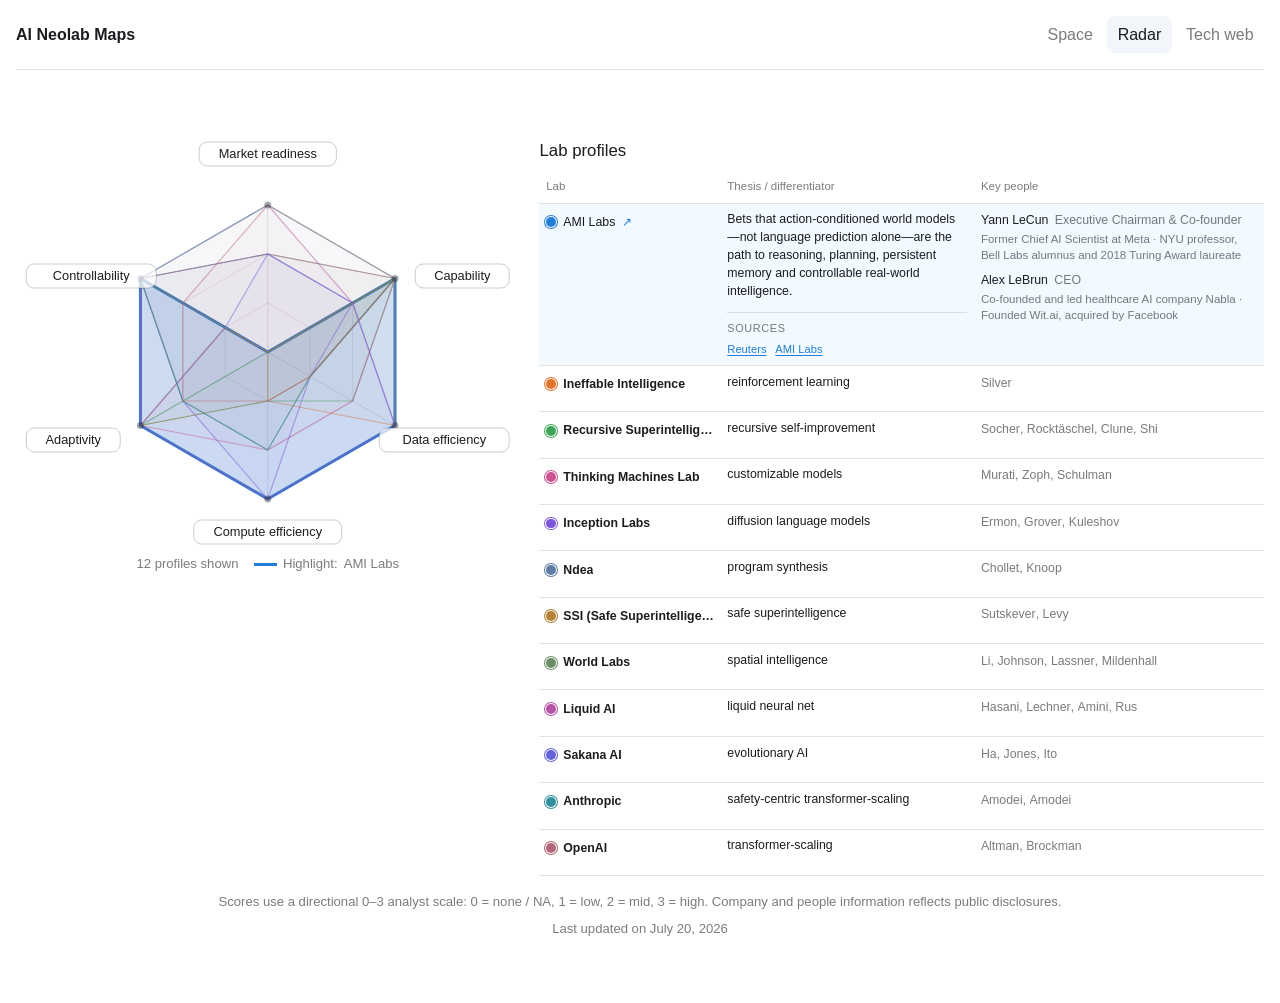
==== outputs/radar-profiles.html @ 3af47460 "v0" ====
<!doctype html>
<html lang="en">
<head>
  <meta charset="utf-8">
  <meta name="viewport" content="width=device-width, initial-scale=1">
    <meta name="description" content="Six-axis radar profiles for AI neolabs.">
  <title>Neolab Radar Profiles</title>
  <link rel="stylesheet" href="site.css">
</head>
<body data-page="radar">
  <header class="site-header">
    <a class="brand" href="index.html" data-view-link data-target="index.html">AI Neolab Maps</a>
    <nav class="view-nav" aria-label="Views">
      <a href="space.html" data-view-link data-target="space.html">Space</a>
      <a class="is-current" href="radar-profiles.html" data-view-link data-target="radar-profiles.html">Radar</a>
      <a href="tech-web.html" data-view-link data-target="tech-web.html">Tech web</a>
    </nav>
  </header>
  <main class="view-main radar-main">
    <div class="radar-workspace">
      <section class="radar-chart-column" aria-label="Radar comparison">
        <div class="radar-plot"><svg id="radar-svg" class="radar-svg" role="img"></svg></div>
        <div class="legend radar-legend"><span id="radar-cohort-label" class="muted"></span><span><i id="radar-selected-swatch" class="legend-line solid-line"></i><span>Highlight: <span id="radar-selected-label"></span></span></span></div>
      </section>
      <section class="radar-table-wrap" aria-labelledby="radar-table-title">
        <h2 id="radar-table-title">Lab profiles</h2>
        <table class="radar-table">
          <thead><tr><th scope="col">Lab</th><th scope="col">Thesis / differentiator</th><th scope="col">Key people</th></tr></thead>
          <tbody id="radar-lab-table-body"></tbody>
        </table>
      </section>
    </div>
    <p class="source-note">Scores use a directional 0–3 analyst scale: 0 = none / NA, 1 = low, 2 = mid, 3 = high. Company and people information reflects public disclosures.</p>
    <p class="source-note last-updated" data-last-updated></p>
  </main>
  <script src="neolabs-data.js"></script>
  <script src="app.js"></script>
</body>
</html>
---- outputs/site.css ----
:root {
  --page-width: 1240px;
  --page-gutter: 1rem;
  --page-gutter-total: calc(var(--page-gutter) + var(--page-gutter));
  --page-pad-y: clamp(2rem, 5vw, 4rem);
  color-scheme: light dark;
  --background: light-dark(rgb(255 255 255), rgb(24 24 24));
  --foreground: light-dark(rgb(26 28 31), rgb(255 255 255));
  --surface: light-dark(rgb(248 250 252), rgb(35 35 35));
  --surface-strong: light-dark(rgb(242 246 250), rgb(43 43 43));
  --muted: light-dark(rgb(26 28 31 / 58%), rgb(255 255 255 / 62%));
  --border: light-dark(rgb(26 28 31 / 12%), rgb(255 255 255 / 13%));
  --primary: light-dark(rgb(36 126 214), rgb(131 195 255));
  --primary-foreground: light-dark(rgb(255 255 255), rgb(13 13 13));
  --series-1: var(--primary);
  --series-2: light-dark(rgb(226 116 43), rgb(245 154 86));
  --series-3: light-dark(rgb(63 164 87), rgb(116 213 139));
  --series-4: light-dark(rgb(205 83 145), rgb(240 143 192));
  --series-5: light-dark(rgb(125 87 218), rgb(170 145 239));
  --accent-1: light-dark(rgb(225 240 255), rgb(26 58 88));
  --accent-2: light-dark(rgb(255 238 222), rgb(78 53 32));
  --accent-3: light-dark(rgb(237 230 255), rgb(55 43 83));
  --font: -apple-system, BlinkMacSystemFont, "Segoe UI", sans-serif;
  --shadow: 0 14px 34px light-dark(rgb(30 60 90 / 8%), rgb(0 0 0 / 24%));
}

* { box-sizing: border-box; }
html, body { margin: 0; min-height: 100%; }
body {
  background: var(--background);
  color: var(--foreground);
  font-family: var(--font);
  font-size: 16px;
  line-height: 1.5;
}
a { color: inherit; }
button, select { font: inherit; }
button, a, select { -webkit-tap-highlight-color: transparent; }
h1, h2, p { margin-top: 0; }
h1 {
  margin-bottom: .8rem;
  font-size: clamp(2rem, 4vw, 3.2rem);
  font-weight: 500;
  letter-spacing: -.04em;
  line-height: 1.04;
}
h2 { font-weight: 500; }
.muted, .source-note { color: var(--muted); }
.eyebrow {
  color: var(--primary);
  font-size: .82rem;
  font-weight: 600;
  letter-spacing: .08em;
  text-transform: uppercase;
}
.intro {
  max-width: 760px;
  margin-bottom: 0;
  color: var(--muted);
  font-size: clamp(1rem, 2vw, 1.15rem);
}

/* Landing page */
.index-main {
  width: min(var(--page-width), calc(100% - var(--page-gutter-total)));
  margin: 0 auto;
  padding: var(--page-pad-y) 0;
}
.index-main > h1 { max-width: 820px; margin-top: .65rem; }
.field-label {
  display: grid;
  gap: .4rem;
  min-width: 0;
  font-weight: 500;
}
.form-select {
  width: 100%;
  min-height: 2.7rem;
  padding: .58rem .7rem;
  border: 1px solid var(--border);
  border-radius: 10px;
  background: var(--background);
  color: var(--foreground);
}
.form-select:focus-visible, .button:focus-visible, .map-card:focus-visible, .view-nav a:focus-visible, .brand:focus-visible {
  outline: 3px solid color-mix(in srgb, var(--primary) 42%, transparent);
  outline-offset: 2px;
}
.map-cards {
  display: grid;
  grid-template-columns: repeat(3, minmax(0, 1fr));
  gap: 1rem;
  margin-top: 1rem;
}
.map-card {
  display: flex;
  min-height: 250px;
  flex-direction: column;
  justify-content: space-between;
  gap: 1.2rem;
  padding: 1.25rem;
  border: 1px solid var(--border);
  border-radius: 18px;
  background: var(--surface);
  text-decoration: none;
  transition: transform 160ms ease, border-color 160ms ease, box-shadow 160ms ease;
}
.map-card:hover {
  transform: translateY(-3px);
  border-color: var(--primary);
  box-shadow: var(--shadow);
}
.map-card > span:nth-child(2) { display: grid; gap: .45rem; }
.map-card strong { font-size: 1.25rem; font-weight: 500; }
.map-card small { color: var(--muted); font-size: .92rem; }
.map-icon {
  display: grid;
  width: 2.8rem;
  height: 2.8rem;
  place-items: center;
  border-radius: 12px;
  color: var(--primary);
  font-size: 1.25rem;
  font-weight: 500;
}
.map-icon-one { background: var(--accent-1); }
.map-icon-two { background: var(--accent-2); }
.map-icon-three { background: var(--accent-3); }
.open-label { color: var(--primary); font-size: .9rem; font-weight: 500; }
footer { margin-top: 2.5rem; color: var(--muted); font-size: .85rem; }

/* Shared visualization pages */
.site-header {
  display: flex;
  width: min(1500px, calc(100% - var(--page-gutter-total)));
  margin: 0 auto;
  padding: 1rem 0;
  align-items: center;
  justify-content: space-between;
  gap: 1rem;
  border-bottom: 1px solid var(--border);
}
.brand { color: var(--foreground); font-weight: 600; text-decoration: none; }
.view-nav { display: flex; flex-wrap: wrap; gap: .25rem; }
.view-nav a {
  padding: .42rem .65rem;
  border-radius: 8px;
  color: var(--muted);
  text-decoration: none;
}
.view-nav a:hover, .view-nav a.is-current { background: var(--surface-strong); color: var(--foreground); }
.view-main {
  display: grid;
  width: min(1500px, calc(100% - var(--page-gutter-total)));
  margin: 0 auto;
  padding: var(--page-pad-y) 0;
  gap: 1rem;
}
.page-heading { margin-bottom: .5rem; }
.page-heading h1 { margin-top: .55rem; }
.view-controls {
  display: flex;
  flex-wrap: wrap;
  align-items: end;
  justify-content: space-between;
  gap: .8rem;
}
.view-controls .field-label { width: min(22rem, 100%); }
.centered-control { justify-content: center; }
.toggle-label {
  display: inline-flex;
  align-items: center;
  min-height: 2.7rem;
  gap: .45rem;
  color: var(--foreground);
  font-weight: 500;
}
.toggle-label input {
  width: 1rem;
  height: 1rem;
  accent-color: var(--primary);
}
.toggle-label input:focus-visible {
  outline: 3px solid color-mix(in srgb, var(--primary) 42%, transparent);
  outline-offset: 2px;
}
.button-group { display: flex; flex-wrap: wrap; gap: .4rem; }
.button {
  min-height: 2.7rem;
  padding: .55rem .8rem;
  border: 1px solid var(--border);
  border-radius: 10px;
  background: var(--surface);
  color: var(--foreground);
  cursor: pointer;
}
.button[aria-pressed="true"] { background: var(--primary); color: var(--primary-foreground); border-color: var(--primary); }
.detail-card {
  padding: 1rem;
  border: 1px solid var(--border);
  border-radius: 16px;
  background: var(--surface);
}
.detail-card p { margin: 0; }
.badge {
  display: inline-flex;
  padding: .18rem .48rem;
  border-radius: 999px;
  background: var(--surface-strong);
  font-size: .82rem;
}
.legend {
  display: flex;
  flex-wrap: wrap;
  justify-content: center;
  gap: .45rem 1rem;
  color: var(--muted);
  font-size: .82rem;
}
.legend span { display: inline-flex; align-items: center; gap: .38rem; }
.source-note { margin: 0; text-align: center; font-size: .82rem; }
.source-note + .last-updated { margin-top: -.55rem; }
.legend-line { display: inline-block; width: 1.4rem; height: 0; }
.solid-primary { border-top: 2px solid var(--primary); }
.dashed-primary { border-top: 2px dashed var(--primary); }

/* Space map */
body[data-page="space"] {
  --background: light-dark(rgb(5 8 18), rgb(2 4 11));
  --foreground: light-dark(rgb(236 244 255), rgb(240 246 255));
  --surface: light-dark(rgb(13 20 39), rgb(10 15 29));
  --surface-strong: light-dark(rgb(20 30 53), rgb(16 24 43));
  --muted: light-dark(rgb(211 225 248 / 62%), rgb(214 227 250 / 62%));
  --border: light-dark(rgb(172 204 255 / 16%), rgb(172 204 255 / 15%));
  --primary: light-dark(rgb(143 201 255), rgb(149 205 255));
  --accent-1: light-dark(rgb(28 62 99), rgb(24 52 84));
  background:
    radial-gradient(circle at 18% 18%, rgb(39 76 139 / 20%), transparent 32rem),
    radial-gradient(circle at 82% 58%, rgb(91 47 142 / 15%), transparent 35rem),
    var(--background);
}
body[data-page="space"] .site-header { border-bottom-color: rgb(179 211 255 / 12%); }
body[data-page="space"] .view-nav a:hover,
body[data-page="space"] .view-nav a.is-current { background: rgb(179 211 255 / 9%); }
.architecture-main { width: min(1500px, calc(100% - var(--page-gutter-total))); padding-top: clamp(.5rem, 1.5vw, 1.25rem); gap: .45rem; }
.architecture-stage {
  position: relative;
  min-width: 0;
  overflow: hidden;
  padding-top: .6rem;
  padding-bottom: 2.8rem;
  background: radial-gradient(circle at 50% 48%, rgb(82 126 194 / 10%), transparent 42%);
}
.architecture-stage::after { position: absolute; inset: 0; z-index: 2; background: radial-gradient(ellipse at center, transparent 48%, rgb(2 4 11 / 72%) 100%); content: ""; pointer-events: none; }
.architecture-svg, .radar-svg, .web-svg { display: block; width: 100%; color: var(--foreground); }
.axis-hover-tooltip {
  position: fixed;
  z-index: 30;
  max-width: min(19rem, calc(100vw - 2rem));
  padding: .48rem .58rem;
  border: 1px solid color-mix(in srgb, var(--foreground) 18%, transparent);
  border-radius: 8px;
  background: color-mix(in srgb, var(--background) 92%, transparent);
  color: var(--foreground);
  box-shadow: 0 12px 34px rgb(0 0 0 / 28%);
  font-size: .75rem;
  line-height: 1.35;
  opacity: 0;
  pointer-events: none;
  transform: translateY(3px);
  transition: opacity 120ms ease, transform 120ms ease;
}
.axis-hover-tooltip.is-visible { opacity: 1; transform: translateY(0); }
.architecture-svg { position: relative; z-index: 1; }
.architecture-svg .axis-endpoints { opacity: 0; transition: opacity 300ms ease 80ms; }
.architecture-svg .axis-endpoints.is-visible { opacity: 1; }
.architecture-svg .axis-select-foreign { overflow: visible; }
.architecture-svg .axis-select-control {
  display: block;
  width: 100%;
  height: 100%;
}
.architecture-svg .axis-select {
  width: 100%;
  height: 2.05rem;
  padding: .28rem 1.65rem .28rem .55rem;
  border: 1px solid rgb(179 211 255 / 16%);
  border-radius: 8px;
  background: rgb(9 15 29 / 78%);
  color: var(--foreground);
  font: 500 .72rem/1.2 var(--font);
  letter-spacing: .06em;
  text-transform: uppercase;
  backdrop-filter: blur(12px);
}
.architecture-svg .axis-endpoint { fill: var(--muted); font-size: .66rem; font-weight: 500; letter-spacing: .06em; text-transform: uppercase; }
.architecture-svg .axis-ramp { fill: var(--foreground); opacity: .38; }
.architecture-svg .background-stars { pointer-events: none; }
.architecture-svg .background-star { fill: rgb(219 235 255); }
.architecture-svg .cluster-orbits { pointer-events: none; }
.architecture-svg .cluster-orbit-ring,
.architecture-svg .cluster-orbit-sweep { fill: none; vector-effect: non-scaling-stroke; }
.architecture-svg .cluster-orbit-ring { stroke: var(--foreground); stroke-width: 1; stroke-dasharray: 2 8; stroke-linecap: round; opacity: .13; }
.architecture-svg .cluster-orbit-sweep { stroke: var(--primary); stroke-width: 1.2; stroke-dasharray: 1 18; stroke-linecap: round; opacity: .2; animation: cluster-orbit-dash 16s linear infinite; }
.architecture-svg .cluster-orbit.is-frozen .cluster-orbit-sweep { animation-play-state: paused; }
.architecture-svg .star-point { cursor: pointer; }
.architecture-svg .star-halo { fill: var(--star-color); opacity: .13; filter: url(#star-gas); transition: opacity 250ms ease; }
.architecture-svg .star-core { fill: var(--star-color); stroke: rgb(255 255 255 / 76%); stroke-width: .8; filter: url(#star-glow); transition: opacity 250ms ease; vector-effect: non-scaling-stroke; }
.architecture-svg .star-selection-ring { fill: none; stroke: var(--star-color); stroke-width: 1.5; opacity: 0; transition: opacity 250ms ease; vector-effect: non-scaling-stroke; }
.architecture-svg .star-label { fill: var(--foreground); font-size: .76rem; font-weight: 500; opacity: 0; paint-order: stroke; pointer-events: none; stroke: rgb(2 4 11 / 82%); stroke-width: 4px; transition: opacity 180ms ease; }
.architecture-svg .star-point:hover .star-label,
.architecture-svg .star-point.is-selected .star-label { opacity: 1; }
.architecture-svg .star-point:hover .star-halo,
.architecture-svg .star-point.is-selected .star-halo { opacity: .42; }
.architecture-svg .star-point.is-selected .star-selection-ring { opacity: .9; }
.architecture-svg .confidence-3 .star-core { opacity: 1; }
.architecture-svg .confidence-2 .star-core { opacity: .76; filter: url(#star-glow); }
.architecture-svg .confidence-2 .star-halo { opacity: .2; }
.architecture-svg .confidence-1 .star-core { opacity: .46; filter: url(#star-gas); }
.architecture-svg .confidence-1 .star-halo { opacity: .31; }
.architecture-stage .star-drift { animation: none; transform: translate(0); }
@keyframes star-drift { from { transform: translate(0, 0); } to { transform: translate(var(--drift-x), var(--drift-y)); } }
@keyframes cluster-orbit-dash { to { stroke-dashoffset: -152; } }
.star-detail {
  position: absolute;
  z-index: 5;
  width: min(21rem, calc(100% - 1.5rem));
  padding: 1rem;
  border: 1px solid rgb(179 211 255 / 13%);
  border-radius: 15px;
  background: rgb(8 14 27 / 58%);
  color: var(--foreground);
  box-shadow: 0 18px 58px rgb(0 0 0 / 28%);
  backdrop-filter: blur(18px) saturate(125%);
}
.star-detail h2 { margin: .15rem 2rem .45rem 0; font-size: 1.3rem; }
.star-detail p { margin-bottom: .85rem; color: rgb(239 245 255 / 82%); font-size: .86rem; line-height: 1.5; }
.star-detail-kicker { color: var(--primary); font-size: .7rem; font-weight: 500; letter-spacing: .08em; text-transform: uppercase; }
.star-detail-close { position: absolute; top: .6rem; right: .65rem; width: 1.8rem; height: 1.8rem; border: 0; background: transparent; color: var(--muted); cursor: pointer; font-size: 1.25rem; }
.star-metrics { display: grid; grid-template-columns: repeat(3, minmax(0, 1fr)); gap: .45rem; margin-bottom: .85rem; }
.star-metric { display: grid; gap: .06rem; min-width: 0; }
.star-metric span { overflow: hidden; color: var(--muted); font-size: .68rem; text-overflow: ellipsis; white-space: nowrap; }
.star-metric strong { font-size: .84rem; font-weight: 500; }
.funding-timeline { margin: .1rem 0 .85rem; border-top: 1px solid var(--border); }
.funding-heading { display: block; padding: .55rem 0 .28rem; color: var(--muted); font-size: .68rem; font-weight: 500; letter-spacing: .06em; text-transform: uppercase; }
.funding-list { display: grid; gap: .22rem; }
.funding-event { display: grid; grid-template-columns: 2.2rem minmax(0, 1fr) auto; gap: .18rem .4rem; align-items: baseline; font-size: .7rem; }
.funding-date, .funding-round, .funding-valuation { color: var(--muted); }
.funding-round { overflow: hidden; text-overflow: ellipsis; white-space: nowrap; }
.funding-event strong { font-size: .72rem; font-weight: 500; }
.funding-valuation { grid-column: 2 / -1; font-size: .66rem; }
.star-detail-link { color: var(--primary); font-size: .82rem; font-weight: 500; text-decoration: none; }
.star-detail-link:hover { text-decoration: underline; }
.citation-reveal { max-height: 0; margin-top: .7rem; overflow: hidden; border-top: 1px solid var(--border); opacity: 0; pointer-events: none; transform: translateY(-4px); transition: max-height 180ms ease, opacity 180ms ease, transform 180ms ease; }
.star-detail:hover .citation-reveal, .star-detail:focus-within .citation-reveal { max-height: 8rem; opacity: 1; pointer-events: auto; transform: translateY(0); }
.citation-heading { display: block; padding-top: .55rem; color: var(--muted); font-size: .68rem; font-weight: 500; letter-spacing: .06em; text-transform: uppercase; }
.citation-list { display: flex; flex-wrap: wrap; gap: .2rem .55rem; padding-top: .3rem; }
.citation-list a, .citation-list span { color: var(--muted); font-size: .7rem; line-height: 1.35; }
.citation-list a { color: var(--primary); text-decoration: underline; text-underline-offset: 2px; }
.star-legend { position: absolute; right: 1rem; bottom: .55rem; left: 1rem; z-index: 3; display: flex; flex-wrap: wrap; justify-content: center; gap: .45rem 1rem; color: var(--muted); font-size: .76rem; }
.star-legend span { display: inline-flex; align-items: center; gap: .38rem; }
.star-key { display: inline-block; width: .65rem; height: .65rem; border-radius: 50%; }
.star-key-core { background: rgb(225 242 255); box-shadow: 0 0 7px var(--primary); }
.star-key-halo { border: 1px solid rgb(149 205 255 / 48%); background: rgb(149 205 255 / 12%); box-shadow: 0 0 8px 3px rgb(149 205 255 / 15%); }
.star-key-gas { background: rgb(149 205 255 / 42%); box-shadow: 0 0 8px 4px rgb(149 205 255 / 24%); }
.star-age-scale { display: inline-block; width: 2.2rem; height: .42rem; border-radius: 999px; background: linear-gradient(90deg, rgb(151 207 255), rgb(246 235 198), rgb(255 157 82)); }
@media (max-width: 700px) {
  .architecture-stage { padding-top: .6rem; padding-bottom: 5.2rem; }
  .star-legend { right: .5rem; bottom: .65rem; left: .5rem; gap: .3rem .7rem; }
  .architecture-svg .axis-select { padding-inline: .42rem 1.35rem; font-size: .66rem; }
  .star-detail { padding: .9rem; }
}

/* Radar */
.radar-workspace { display: grid; grid-template-columns: minmax(340px, .82fr) minmax(560px, 1.18fr); gap: 1.25rem; align-items: start; }
.radar-chart-column { min-width: 0; }
.radar-plot { width: 100%; min-width: 0; }
.radar-svg .radar-ring, .radar-svg .radar-spoke { fill: none; stroke: var(--border); stroke-width: 1; vector-effect: non-scaling-stroke; }
.radar-svg .radar-ring { opacity: .75; }
.radar-svg .radar-axis-label { cursor: pointer; }
.radar-svg .radar-axis-label-bg { fill: color-mix(in srgb, var(--background) 72%, transparent); stroke: color-mix(in srgb, var(--foreground) 22%, transparent); stroke-width: 1; transition: fill 160ms ease, stroke 160ms ease; vector-effect: non-scaling-stroke; }
.radar-svg .radar-axis-label-text, .radar-svg .radar-value { fill: var(--foreground); font-weight: 500; }
.radar-svg .radar-axis-label:hover .radar-axis-label-bg { fill: color-mix(in srgb, var(--background) 88%, transparent); stroke: color-mix(in srgb, var(--primary) 58%, transparent); }
.radar-svg text { font-size: .8rem; }
.radar-svg .radar-axis-vertex { cursor: pointer; }
.radar-svg .radar-axis-vertex-hit { fill: transparent; pointer-events: all; }
.radar-svg .radar-axis-vertex-dot { fill: var(--foreground); opacity: .38; transition: fill 160ms ease, opacity 160ms ease, r 160ms ease; }
.radar-svg .radar-axis-vertex:hover .radar-axis-vertex-dot { fill: var(--primary); opacity: .9; r: 5; }
.radar-svg .radar-lab-profile { fill: color-mix(in srgb, var(--radar-color) 6%, transparent); stroke: var(--radar-color); stroke-width: 1.2; stroke-linejoin: round; opacity: .48; vector-effect: non-scaling-stroke; cursor: pointer; transition: opacity 160ms ease, stroke-width 160ms ease, fill 160ms ease; }
.radar-svg .radar-lab-profile:hover { opacity: .62; }
.radar-svg .radar-lab-profile.is-selected { fill: color-mix(in srgb, var(--radar-color) 20%, transparent); stroke: var(--radar-color); stroke-width: 3; opacity: 1; }
.radar-svg .radar-profile-vertex { fill: transparent; cursor: pointer; pointer-events: all; }
.radar-svg .radar-profile-vertex:hover { fill: color-mix(in srgb, var(--primary) 30%, transparent); }
.radar-svg .radar-rank-heading { fill: var(--foreground); font-weight: 500; }
.radar-svg .radar-rank-subheading, .radar-svg .radar-rank-score { fill: var(--muted); }
.radar-svg .radar-rank-back { cursor: pointer; }
.radar-svg .radar-rank-back-bg { fill: color-mix(in srgb, var(--background) 72%, transparent); stroke: color-mix(in srgb, var(--foreground) 18%, transparent); stroke-width: 1; transition: fill 160ms ease, stroke 160ms ease; vector-effect: non-scaling-stroke; }
.radar-svg .radar-rank-back:hover .radar-rank-back-bg { fill: color-mix(in srgb, var(--background) 88%, transparent); stroke: color-mix(in srgb, var(--primary) 58%, transparent); }
.radar-svg .radar-rank-back-text, .radar-svg .radar-rank-label { fill: var(--foreground); font-weight: 500; }
.radar-svg .radar-rank-table-bg { fill: color-mix(in srgb, var(--background) 72%, transparent); stroke: var(--border); stroke-width: 1; vector-effect: non-scaling-stroke; }
.radar-svg .radar-rank-selected-column { fill: color-mix(in srgb, var(--primary) 14%, transparent); }
.radar-svg .radar-rank-grid-line { stroke: var(--border); stroke-width: 1; opacity: .8; vector-effect: non-scaling-stroke; }
.radar-svg .radar-rank-column-header, .radar-svg .radar-rank-cell, .radar-svg .radar-rank-row { cursor: pointer; }
.radar-svg .radar-rank-header-hit, .radar-svg .radar-rank-cell-hit { fill: transparent; pointer-events: all; }
.radar-svg .radar-rank-header-text, .radar-svg .radar-rank-cell-text { fill: var(--foreground); font-weight: 500; }
.radar-svg .radar-rank-column-header.is-selected-axis .radar-rank-header-text,
.radar-svg .radar-rank-cell.is-selected-axis .radar-rank-cell-text { fill: var(--primary); }
.radar-svg .radar-rank-row-bg { fill: transparent; transition: fill 140ms ease; }
.radar-svg .radar-rank-row:hover .radar-rank-row-bg,
.radar-svg .radar-rank-row.is-selected .radar-rank-row-bg { fill: color-mix(in srgb, var(--radar-color) 15%, transparent); }
.radar-svg .radar-rank-row-swatch { fill: var(--radar-color); stroke: var(--background); stroke-width: 1; vector-effect: non-scaling-stroke; }
.radar-legend { justify-content: center; }
.solid-line { border-top: 3px solid var(--radar-color, var(--series-1)); }
.centered-detail { text-align: center; }
.radar-table-wrap { min-width: 0; margin-top: .2rem; }
.radar-table-wrap h2 { margin-bottom: .45rem; font-size: 1.05rem; }
.radar-table { width: 100%; table-layout: fixed; border-collapse: collapse; font-size: .77rem; }
.radar-table th, .radar-table td { padding: .48rem .42rem; border-bottom: 1px solid var(--border); text-align: left; vertical-align: top; }
.radar-table thead th { color: var(--muted); font-weight: 500; font-size: .72rem; }
.radar-table thead th:nth-child(1) { width: 25%; }
.radar-table thead th:nth-child(2) { width: 35%; }
.radar-table thead th:nth-child(3) { width: 40%; }
.radar-table tbody tr { cursor: pointer; transition: background-color 140ms ease; }
.radar-table tbody tr.is-selected { background: color-mix(in srgb, var(--accent-1) 42%, transparent); }
.radar-lab-button, .radar-name-website { align-items: center; gap: .45rem; max-width: 100%; padding: .1rem 0; color: var(--foreground); text-align: left; }
.radar-lab-button { display: inline-flex; border: 0; background: transparent; cursor: pointer; }
.radar-name-website { display: none; text-decoration: none; }
.radar-lab-button span, .radar-name-website-text { overflow: hidden; text-overflow: ellipsis; white-space: nowrap; }
.radar-lab-button:hover, .radar-name-website:hover { color: var(--primary); }
.radar-lab-button[aria-pressed="true"] { font-weight: 500; }
.radar-table tbody tr.is-selected .radar-lab-button { display: none; }
.radar-table tbody tr.is-selected .radar-name-website { display: inline-flex; font-weight: 500; }
.radar-name-website-arrow { flex: 0 0 auto; color: var(--primary); font-weight: 500; }
.radar-swatch { width: .62rem; height: .62rem; flex: 0 0 auto; border-radius: 50%; background: var(--radar-color); box-shadow: 0 0 0 1px var(--background), 0 0 0 2px var(--radar-color); }
.radar-note { line-height: 1.45; }
.radar-keywords-text { min-width: 0; }
.radar-note-text { min-width: 0; }
.radar-people { display: grid; gap: .45rem; margin: 0; padding: 0; list-style: none; }
.radar-person-heading { display: flex; align-items: baseline; gap: .4rem; flex-wrap: wrap; }
.radar-person-heading strong { font-weight: 500; }
.radar-person-last { display: none; }
.radar-person-heading span, .radar-people small { color: var(--muted); }
.radar-people small { display: block; margin-top: .1rem; font-size: .72rem; line-height: 1.4; }
.radar-table tbody tr.is-selected .radar-keywords-text { display: none; }
.radar-table tbody tr:not(.is-selected) .radar-note-text { display: none; }
.radar-table tbody tr:not(.is-selected) .radar-keywords-text { overflow: hidden; text-overflow: ellipsis; white-space: nowrap; }
.radar-table tbody tr.is-selected .citation-reveal { max-height: 7rem; opacity: 1; pointer-events: auto; transform: translateY(0); }
.radar-table tbody tr:not(.is-selected) .radar-people { display: flex; gap: .22rem; overflow: hidden; white-space: nowrap; }
.radar-table tbody tr:not(.is-selected) .radar-people li { display: inline; min-width: 0; max-width: 100%; overflow: hidden; }
.radar-table tbody tr:not(.is-selected) .radar-people li:not(:last-child)::after { content: ","; color: var(--muted); }
.radar-table tbody tr:not(.is-selected) .radar-person-heading { display: inline; }
.radar-table tbody tr:not(.is-selected) .radar-person-full,
.radar-table tbody tr:not(.is-selected) .radar-person-role,
.radar-table tbody tr:not(.is-selected) .radar-people small { display: none; }
.radar-table tbody tr:not(.is-selected) .radar-person-last { display: inline-block; max-width: 100%; overflow: hidden; text-overflow: ellipsis; vertical-align: bottom; white-space: nowrap; }
@media (max-width: 1040px) {
  .radar-workspace { grid-template-columns: 1fr; }
  .radar-chart-column { max-width: 720px; margin-inline: auto; }
}
@media (max-width: 700px) {
  .radar-table thead { display: none; }
  .radar-table, .radar-table tbody, .radar-table tr, .radar-table th, .radar-table td { display: block; width: 100%; }
  .radar-table tr { padding: .7rem 0; border-bottom: 1px solid var(--border); }
  .radar-table th, .radar-table td { padding: .32rem .35rem; border-bottom: 0; }
  .radar-table td::before { display: block; margin-bottom: .15rem; color: var(--muted); font-size: .72rem; font-weight: 500; content: attr(data-label); }
  .radar-table tbody tr.is-selected { background: color-mix(in srgb, var(--accent-1) 30%, transparent); }
}

/* Technology web */
.tech-web-layout { display: grid; grid-template-columns: minmax(0, 3.2fr) minmax(15rem, .72fr); gap: 1.15rem; align-items: start; }
.web-plot { width: 100%; min-width: 0; }
.web-detail { position: sticky; top: 1rem; }
.web-detail h2 { margin: 0 0 .8rem; font-size: 1.2rem; }
.web-detail-section { padding: .65rem 0; border-top: 1px solid var(--border); line-height: 1.45; }
.web-detail-section strong { display: block; margin-bottom: .2rem; color: var(--muted); font-size: .78rem; font-weight: 500; text-transform: uppercase; letter-spacing: .04em; }
.web-detail-citations { margin-top: .65rem; }
.web-detail .citation-reveal { max-height: 9rem; opacity: 1; pointer-events: auto; transform: translateY(0); }
.web-detail-link { border: 0; padding: 0; background: transparent; color: var(--primary); cursor: pointer; font: inherit; text-decoration: underline; text-underline-offset: 2px; }
.web-detail-link:hover { color: var(--foreground); }
.web-detail-empty { color: var(--muted); }
.web-svg .web-edge { fill: none; stroke: var(--muted); stroke-width: .2; opacity: .045; vector-effect: non-scaling-stroke; transition: opacity 150ms ease, stroke 150ms ease, stroke-width 150ms ease; }
.web-svg .web-edge.feedback { stroke-dasharray: 5 5; }
.web-svg .web-edge.is-active { stroke: var(--primary); stroke-width: .5; opacity: .78; }
.web-svg .web-node { cursor: pointer; opacity: .42; transition: opacity 150ms ease; }
.web-svg .web-node.is-active { opacity: .94; }
.web-svg .web-node.is-focus { opacity: 1; }
.web-svg .web-node-rect { fill: color-mix(in srgb, var(--node-color) 9%, var(--background)); stroke: color-mix(in srgb, var(--node-color) 32%, var(--border)); stroke-width: 1; vector-effect: non-scaling-stroke; transition: fill 150ms ease, stroke 150ms ease, stroke-width 150ms ease; }
.web-svg .web-node.is-active .web-node-rect { fill: color-mix(in srgb, var(--node-color) 15%, var(--background)); stroke: color-mix(in srgb, var(--node-color) 58%, var(--border)); }
.web-svg .web-node.is-focus .web-node-rect { fill: color-mix(in srgb, var(--node-color) 22%, var(--background)); stroke: var(--primary); stroke-width: 2.5; }
.web-svg .web-node.is-compact:not(.is-active) .web-node-rect { fill: color-mix(in srgb, var(--node-color) 6%, var(--background)); }
.web-svg .web-node.is-compact:not(.is-active) .web-node-label { fill: var(--muted); font-weight: 400; }
.web-svg .web-node-label, .web-svg .web-layer-label { fill: var(--foreground); font-weight: 500; }
.web-svg .web-node-count { fill: var(--muted); opacity: 0; transition: opacity 150ms ease; }
.web-svg .web-node.is-active .web-node-count, .web-svg .web-node.is-focus .web-node-count { opacity: .8; }
.web-svg .web-layer-rule { stroke: var(--border); stroke-width: 1; opacity: .55; vector-effect: non-scaling-stroke; }
.web-svg text { font-size: .76rem; }

@media (max-width: 1040px) {
  .tech-web-layout { grid-template-columns: 1fr; }
  .web-detail { position: static; }
}

@media (max-width: 760px) {
  .map-cards { grid-template-columns: 1fr; }
  .map-card { min-height: 0; }
  .site-header { align-items: flex-start; flex-direction: column; }
  .view-controls { align-items: stretch; flex-direction: column; }
  .view-controls .field-label { width: 100%; }
}
@media (max-width: 420px) {
  .view-nav { width: 100%; }
  .view-nav a { flex: 1; text-align: center; }
}
@media (prefers-reduced-motion: reduce) {
  .map-card, .web-svg .web-node { transition: none; }
  .architecture-svg .cluster-orbit-sweep { animation: none; }
}
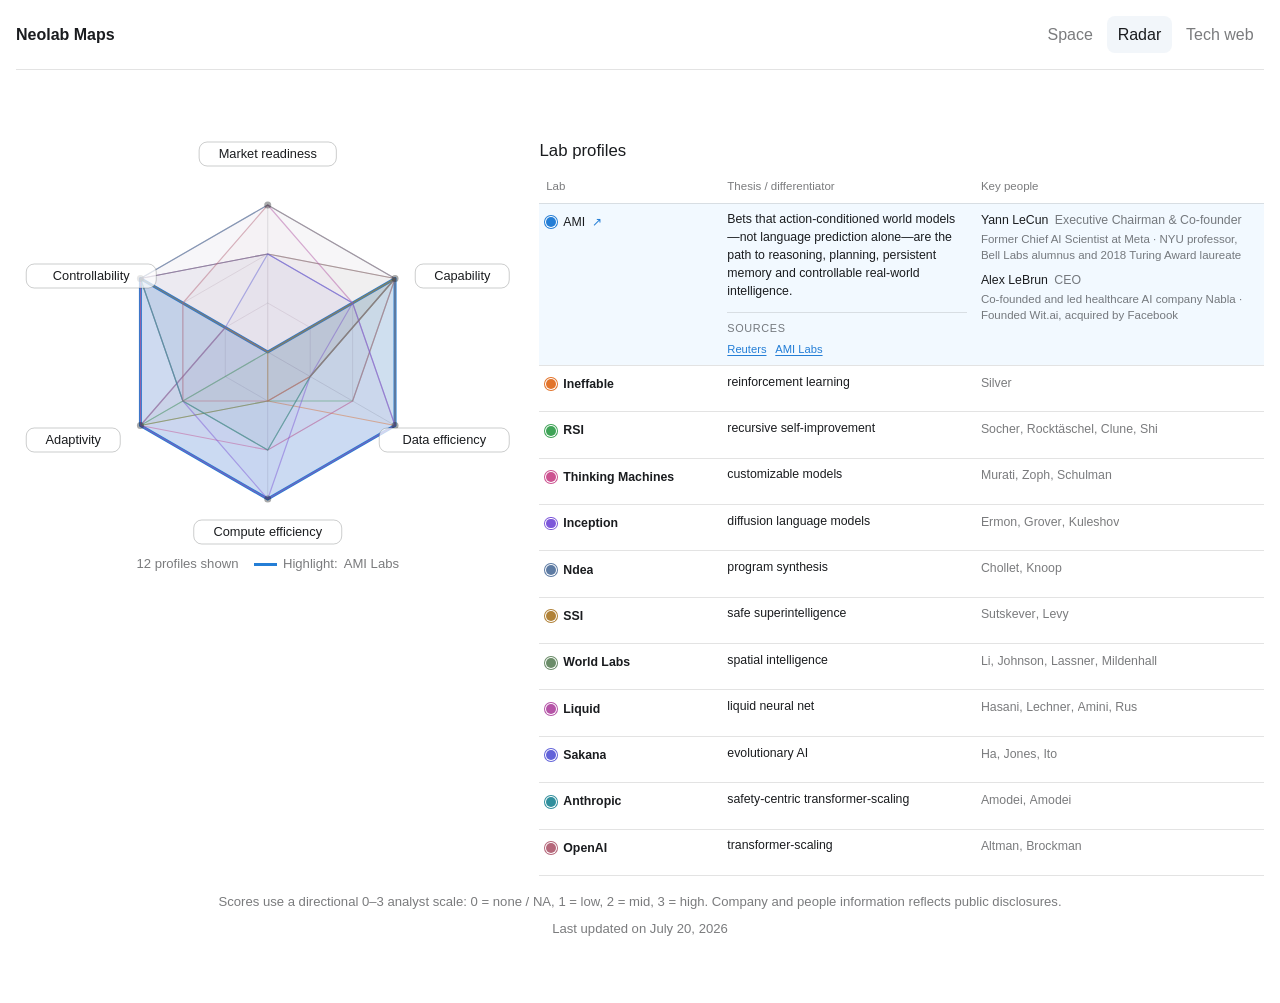
==== commit 241b372a: "*Tech Web" ====
--- a/outputs/radar-profiles.html
+++ b/outputs/radar-profiles.html
@@ -4,12 +4,12 @@
   <meta charset="utf-8">
   <meta name="viewport" content="width=device-width, initial-scale=1">
     <meta name="description" content="Six-axis radar profiles for AI neolabs.">
-  <title>Neolab Radar Profiles</title>
+  <title>Radar Profiles</title>
   <link rel="stylesheet" href="site.css">
 </head>
 <body data-page="radar">
   <header class="site-header">
-    <a class="brand" href="index.html" data-view-link data-target="index.html">AI Neolab Maps</a>
+    <a class="brand" href="index.html" data-view-link data-target="index.html">Neolab Maps</a>
     <nav class="view-nav" aria-label="Views">
       <a href="space.html" data-view-link data-target="space.html">Space</a>
       <a class="is-current" href="radar-profiles.html" data-view-link data-target="radar-profiles.html">Radar</a>
--- a/outputs/site.css
+++ b/outputs/site.css
@@ -467,40 +467,56 @@
 }
 
 /* Technology web */
-.tech-web-layout { display: grid; grid-template-columns: minmax(0, 3.2fr) minmax(15rem, .72fr); gap: 1.15rem; align-items: start; }
-.web-plot { width: 100%; min-width: 0; }
-.web-detail { position: sticky; top: 1rem; }
-.web-detail h2 { margin: 0 0 .8rem; font-size: 1.2rem; }
-.web-detail-section { padding: .65rem 0; border-top: 1px solid var(--border); line-height: 1.45; }
-.web-detail-section strong { display: block; margin-bottom: .2rem; color: var(--muted); font-size: .78rem; font-weight: 500; text-transform: uppercase; letter-spacing: .04em; }
-.web-detail-citations { margin-top: .65rem; }
-.web-detail .citation-reveal { max-height: 9rem; opacity: 1; pointer-events: auto; transform: translateY(0); }
-.web-detail-link { border: 0; padding: 0; background: transparent; color: var(--primary); cursor: pointer; font: inherit; text-decoration: underline; text-underline-offset: 2px; }
-.web-detail-link:hover { color: var(--foreground); }
-.web-detail-empty { color: var(--muted); }
-.web-svg .web-edge { fill: none; stroke: var(--muted); stroke-width: .2; opacity: .045; vector-effect: non-scaling-stroke; transition: opacity 150ms ease, stroke 150ms ease, stroke-width 150ms ease; }
-.web-svg .web-edge.feedback { stroke-dasharray: 5 5; }
-.web-svg .web-edge.is-active { stroke: var(--primary); stroke-width: .5; opacity: .78; }
-.web-svg .web-node { cursor: pointer; opacity: .42; transition: opacity 150ms ease; }
-.web-svg .web-node.is-active { opacity: .94; }
-.web-svg .web-node.is-focus { opacity: 1; }
-.web-svg .web-node-rect { fill: color-mix(in srgb, var(--node-color) 9%, var(--background)); stroke: color-mix(in srgb, var(--node-color) 32%, var(--border)); stroke-width: 1; vector-effect: non-scaling-stroke; transition: fill 150ms ease, stroke 150ms ease, stroke-width 150ms ease; }
-.web-svg .web-node.is-active .web-node-rect { fill: color-mix(in srgb, var(--node-color) 15%, var(--background)); stroke: color-mix(in srgb, var(--node-color) 58%, var(--border)); }
-.web-svg .web-node.is-focus .web-node-rect { fill: color-mix(in srgb, var(--node-color) 22%, var(--background)); stroke: var(--primary); stroke-width: 2.5; }
-.web-svg .web-node.is-compact:not(.is-active) .web-node-rect { fill: color-mix(in srgb, var(--node-color) 6%, var(--background)); }
-.web-svg .web-node.is-compact:not(.is-active) .web-node-label { fill: var(--muted); font-weight: 400; }
-.web-svg .web-node-label, .web-svg .web-layer-label { fill: var(--foreground); font-weight: 500; }
-.web-svg .web-node-count { fill: var(--muted); opacity: 0; transition: opacity 150ms ease; }
-.web-svg .web-node.is-active .web-node-count, .web-svg .web-node.is-focus .web-node-count { opacity: .8; }
-.web-svg .web-layer-rule { stroke: var(--border); stroke-width: 1; opacity: .55; vector-effect: non-scaling-stroke; }
-.web-svg text { font-size: .76rem; }
-
-@media (max-width: 1040px) {
-  .tech-web-layout { grid-template-columns: 1fr; }
-  .web-detail { position: static; }
-}
+.tech-web-main { width: min(1560px, calc(100% - var(--page-gutter-total))); padding-top: clamp(1rem, 2vw, 1.8rem); gap: 1.1rem; }
+.web-heading { max-width: 930px; margin-bottom: .2rem; }
+.web-heading h1 { margin-bottom: .55rem; font-size: clamp(2rem, 4.1vw, 3.5rem); text-transform: uppercase; }
+.web-heading h1 span { color: var(--muted); font-weight: 400; }
+.web-heading .intro { max-width: 850px; font-size: 1rem; }
+.web-legend { display: flex; flex-wrap: wrap; gap: .45rem; }
+.web-lab-chip { display: inline-flex; align-items: center; min-height: 2.2rem; gap: .45rem; padding: .42rem .68rem; border: 1px solid var(--border); border-radius: 999px; background: var(--surface); color: var(--foreground); cursor: pointer; font: inherit; font-size: .82rem; transition: background 150ms ease, border-color 150ms ease, opacity 150ms ease, transform 150ms ease; }
+.web-lab-chip:hover { border-color: var(--lab-color, var(--primary)); transform: translateY(-1px); }
+.web-lab-chip:focus-visible { outline: 3px solid color-mix(in srgb, var(--primary) 42%, transparent); outline-offset: 2px; }
+.web-lab-chip-dot { width: .55rem; height: .55rem; border-radius: 50%; background: var(--lab-color, var(--muted)); }
+.web-lab-chip.is-reset { border-style: dashed; color: var(--muted); }
+.web-lab-chip[aria-pressed="true"] { border-color: var(--lab-color, var(--primary)); background: color-mix(in srgb, var(--lab-color, var(--primary)) 18%, var(--surface)); color: var(--foreground); }
+.web-lab-chip[aria-pressed="true"] .web-lab-chip-dot { background: var(--foreground); }
+body.has-web-selection .web-lab-chip:not([aria-pressed="true"]) { opacity: .45; }
+.web-map-shell { overflow-x: auto; overflow-y: hidden; border: 1px solid var(--border); border-radius: 16px; background: color-mix(in srgb, var(--surface) 64%, transparent); -webkit-overflow-scrolling: touch; }
+.web-svg { display: block; min-width: 100%; color: var(--foreground); }
+.web-layer-number-svg, .web-layer-subheading-svg, .web-route-node-label { font-family: ui-monospace, SFMono-Regular, Menlo, Monaco, Consolas, monospace; }
+.web-layer-number-svg, .web-layer-subheading-svg { fill: var(--muted); font-size: 10px; letter-spacing: .06em; }
+.web-layer-heading-svg { fill: var(--foreground); font-size: 15px; font-weight: 500; text-transform: uppercase; }
+.web-layer-line-svg { stroke: var(--border); stroke-width: 1; vector-effect: non-scaling-stroke; }
+.web-route-edge { fill: none; stroke-linecap: round; vector-effect: non-scaling-stroke; transition: opacity 180ms ease, stroke-width 180ms ease; }
+.web-route-edge.is-base { stroke-width: 1.65; opacity: .38; }
+.web-route-edge.is-faded { stroke-width: 1.35; opacity: .05; }
+.web-route-edge.is-lit { stroke-width: 3.2; opacity: 1; }
+.web-route-node rect { fill: color-mix(in srgb, var(--surface) 92%, var(--background)); stroke: color-mix(in srgb, var(--foreground) 36%, var(--border)); stroke-width: 1.15; vector-effect: non-scaling-stroke; transition: opacity 180ms ease, stroke-width 180ms ease; }
+.web-route-node.is-unknown rect { stroke-dasharray: 4 3; }
+.web-route-node-label { fill: var(--foreground); font-size: 11px; font-weight: 500; }
+.web-route-node.is-dim rect, .web-route-node.is-dim text { opacity: .3; }
+.web-route-node.is-lit rect { stroke: var(--foreground); stroke-width: 1.8; }
+.web-hint { margin: -.45rem 0 0; color: var(--muted); font-family: ui-monospace, SFMono-Regular, Menlo, Monaco, Consolas, monospace; font-size: .72rem; letter-spacing: .02em; }
+.web-panel { display: grid; grid-template-columns: minmax(0, 1.1fr) minmax(0, 1fr); gap: 1rem 2.25rem; padding: 1.25rem 1.4rem; }
+.web-panel-title-row { display: flex; grid-column: 1 / -1; align-items: center; flex-wrap: wrap; gap: .65rem; }
+.web-panel-swatch { width: .85rem; height: .85rem; border-radius: 4px; background: var(--lab-color); }
+.web-panel h2 { margin: 0; font-size: 1.25rem; line-height: 1.1; text-transform: uppercase; }
+.web-panel-tag { padding: .2rem .5rem; border: 1px solid var(--border); border-radius: 999px; color: var(--muted); font-family: ui-monospace, SFMono-Regular, Menlo, Monaco, Consolas, monospace; font-size: .7rem; }
+.web-panel-copy { display: grid; align-content: start; gap: .7rem; line-height: 1.55; }
+.web-panel-copy p { margin: 0; }
+.web-panel-route { display: flex; grid-column: 1 / -1; flex-wrap: wrap; align-items: center; gap: .28rem; color: var(--foreground); font-family: ui-monospace, SFMono-Regular, Menlo, Monaco, Consolas, monospace; font-size: .76rem; line-height: 1.65; }
+.web-route-station-group { display: inline-flex; flex-wrap: wrap; align-items: center; gap: .2rem; }
+.web-route-station { display: inline-block; padding: .12rem .36rem; border-radius: 4px; background: var(--surface-strong); }
+.web-route-station.is-unknown { border: 1px dashed var(--border); background: transparent; }
+.web-route-arrow { color: var(--muted); padding: 0 .12rem; }
+.web-panel-scores { grid-column: 1 / -1; padding-top: .8rem; border-top: 1px dashed var(--border); color: var(--muted); font-family: ui-monospace, SFMono-Regular, Menlo, Monaco, Consolas, monospace; font-size: .75rem; }
+.web-panel-scores strong { color: var(--foreground); font-weight: 500; }
+.web-panel-sources { grid-column: 1 / -1; }
+.web-panel .citation-reveal { max-height: 8rem; opacity: 1; pointer-events: auto; transform: translateY(0); }
 
 @media (max-width: 760px) {
+  .web-panel { grid-template-columns: 1fr; padding: 1rem; }
+  .web-heading h1 { font-size: clamp(1.8rem, 10vw, 2.8rem); }
   .map-cards { grid-template-columns: 1fr; }
   .map-card { min-height: 0; }
   .site-header { align-items: flex-start; flex-direction: column; }
@@ -512,6 +528,6 @@
   .view-nav a { flex: 1; text-align: center; }
 }
 @media (prefers-reduced-motion: reduce) {
-  .map-card, .web-svg .web-node { transition: none; }
+  .map-card, .web-lab-chip, .web-route-edge, .web-route-node rect { transition: none; }
   .architecture-svg .cluster-orbit-sweep { animation: none; }
 }
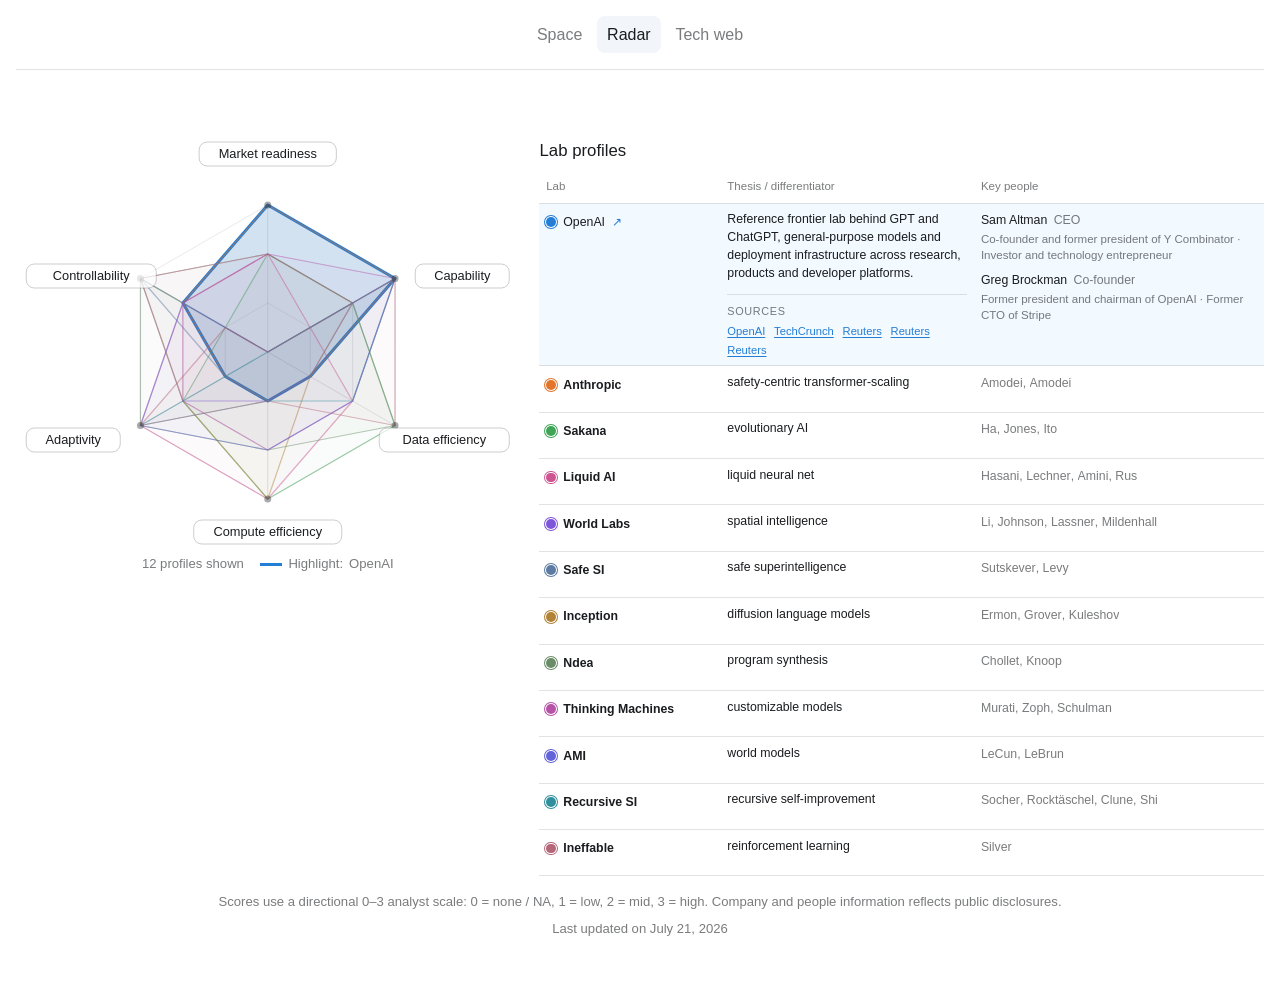
==== commit b8520028: "*Space" ====
--- a/outputs/radar-profiles.html
+++ b/outputs/radar-profiles.html
@@ -9,9 +9,8 @@
 </head>
 <body data-page="radar">
   <header class="site-header">
-    <a class="brand" href="index.html" data-view-link data-target="index.html">Neolab Maps</a>
     <nav class="view-nav" aria-label="Views">
-      <a href="space.html" data-view-link data-target="space.html">Space</a>
+      <a href="index.html" data-view-link data-target="index.html">Space</a>
       <a class="is-current" href="radar-profiles.html" data-view-link data-target="radar-profiles.html">Radar</a>
       <a href="tech-web.html" data-view-link data-target="tech-web.html">Tech web</a>
     </nav>
--- a/outputs/site.css
+++ b/outputs/site.css
@@ -136,7 +136,7 @@
   margin: 0 auto;
   padding: 1rem 0;
   align-items: center;
-  justify-content: space-between;
+  justify-content: center;
   gap: 1rem;
   border-bottom: 1px solid var(--border);
 }
@@ -238,18 +238,45 @@
     radial-gradient(circle at 18% 18%, rgb(39 76 139 / 20%), transparent 32rem),
     radial-gradient(circle at 82% 58%, rgb(91 47 142 / 15%), transparent 35rem),
     var(--background);
-}
-body[data-page="space"] .site-header { border-bottom-color: rgb(179 211 255 / 12%); }
+  height: 100dvh;
+  overflow: hidden;
+}
+body[data-page="space"] .site-header {
+  position: fixed;
+  top: 0;
+  left: 50%;
+  z-index: 20;
+  width: min(1500px, calc(100% - var(--page-gutter-total)));
+  margin: 0;
+  padding: 1rem 0 .85rem;
+  border-bottom-color: rgb(179 211 255 / 12%);
+  background: linear-gradient(180deg, rgb(2 4 11 / 82%), rgb(2 4 11 / 34%) 72%, transparent);
+  opacity: 0;
+  pointer-events: none;
+  filter: blur(3px);
+  transform: translate(-50%, -8px);
+  transition: opacity 280ms ease, filter 280ms ease, transform 280ms ease;
+  backdrop-filter: blur(10px);
+}
+body[data-page="space"].space-chrome-visible .site-header {
+  opacity: 1;
+  pointer-events: auto;
+  filter: none;
+  transform: translate(-50%, 0);
+}
 body[data-page="space"] .view-nav a:hover,
 body[data-page="space"] .view-nav a.is-current { background: rgb(179 211 255 / 9%); }
-.architecture-main { width: min(1500px, calc(100% - var(--page-gutter-total))); padding-top: clamp(.5rem, 1.5vw, 1.25rem); gap: .45rem; }
+.architecture-main { width: 100%; height: 100dvh; margin: 0; padding: 0; gap: 0; }
 .architecture-stage {
   position: relative;
+  width: 100%;
+  height: 100dvh;
   min-width: 0;
   overflow: hidden;
-  padding-top: .6rem;
-  padding-bottom: 2.8rem;
-  background: radial-gradient(circle at 50% 48%, rgb(82 126 194 / 10%), transparent 42%);
+  padding: 0;
+  background:
+    radial-gradient(circle at 50% 48%, rgb(82 126 194 / 13%), transparent 42%),
+    radial-gradient(circle at 18% 78%, rgb(72 46 132 / 8%), transparent 30%);
 }
 .architecture-stage::after { position: absolute; inset: 0; z-index: 2; background: radial-gradient(ellipse at center, transparent 48%, rgb(2 4 11 / 72%) 100%); content: ""; pointer-events: none; }
 .architecture-svg, .radar-svg, .web-svg { display: block; width: 100%; color: var(--foreground); }
@@ -271,9 +298,11 @@
   transition: opacity 120ms ease, transform 120ms ease;
 }
 .axis-hover-tooltip.is-visible { opacity: 1; transform: translateY(0); }
-.architecture-svg { position: relative; z-index: 1; }
-.architecture-svg .axis-endpoints { opacity: 0; transition: opacity 300ms ease 80ms; }
-.architecture-svg .axis-endpoints.is-visible { opacity: 1; }
+.architecture-svg {
+  position: relative;
+  z-index: 1;
+  height: 100%;
+}
 .architecture-svg .axis-select-foreign { overflow: visible; }
 .architecture-svg .axis-select-control {
   display: block;
@@ -293,10 +322,32 @@
   text-transform: uppercase;
   backdrop-filter: blur(12px);
 }
-.architecture-svg .axis-endpoint { fill: var(--muted); font-size: .66rem; font-weight: 500; letter-spacing: .06em; text-transform: uppercase; }
-.architecture-svg .axis-ramp { fill: var(--foreground); opacity: .38; }
+.space-x-axis-overlay {
+  position: absolute;
+  top: calc(90% - 2.05rem);
+  left: 50%;
+  z-index: 7;
+  width: 220px;
+  height: 2.05rem;
+  transform: translateX(-50%);
+}
+.space-x-axis-control { display: block; width: 100%; height: 100%; }
+.space-x-axis-overlay .axis-select {
+  width: 100%;
+  height: 2.05rem;
+  padding: .28rem 1.65rem .28rem .55rem;
+  border: 1px solid rgb(179 211 255 / 16%);
+  border-radius: 8px;
+  background: rgb(9 15 29 / 78%);
+  color: var(--foreground);
+  font: 500 .72rem/1.2 var(--font);
+  letter-spacing: .06em;
+  text-transform: uppercase;
+  backdrop-filter: blur(12px);
+}
 .architecture-svg .background-stars { pointer-events: none; }
 .architecture-svg .background-star { fill: rgb(219 235 255); }
+.architecture-svg .background-star.is-twinkling { animation: background-star-twinkle var(--twinkle-duration) ease-in-out var(--twinkle-delay) infinite; }
 .architecture-svg .cluster-orbits { pointer-events: none; }
 .architecture-svg .cluster-orbit-ring,
 .architecture-svg .cluster-orbit-sweep { fill: none; vector-effect: non-scaling-stroke; }
@@ -321,6 +372,7 @@
 .architecture-stage .star-drift { animation: none; transform: translate(0); }
 @keyframes star-drift { from { transform: translate(0, 0); } to { transform: translate(var(--drift-x), var(--drift-y)); } }
 @keyframes cluster-orbit-dash { to { stroke-dashoffset: -152; } }
+@keyframes background-star-twinkle { 0%, 100% { opacity: calc(var(--star-opacity) * .55); } 50% { opacity: var(--star-opacity); } }
 .star-detail {
   position: absolute;
   z-index: 5;
@@ -334,6 +386,8 @@
   backdrop-filter: blur(18px) saturate(125%);
 }
 .star-detail h2 { margin: .15rem 2rem .45rem 0; font-size: 1.3rem; }
+.star-detail-title-link { color: var(--foreground); text-decoration: none; text-decoration-thickness: 1px; text-underline-offset: 3px; }
+.star-detail-title-link:hover { color: var(--primary); text-decoration: underline; }
 .star-detail p { margin-bottom: .85rem; color: rgb(239 245 255 / 82%); font-size: .86rem; line-height: 1.5; }
 .star-detail-kicker { color: var(--primary); font-size: .7rem; font-weight: 500; letter-spacing: .08em; text-transform: uppercase; }
 .star-detail-close { position: absolute; top: .6rem; right: .65rem; width: 1.8rem; height: 1.8rem; border: 0; background: transparent; color: var(--muted); cursor: pointer; font-size: 1.25rem; }
@@ -341,34 +395,52 @@
 .star-metric { display: grid; gap: .06rem; min-width: 0; }
 .star-metric span { overflow: hidden; color: var(--muted); font-size: .68rem; text-overflow: ellipsis; white-space: nowrap; }
 .star-metric strong { font-size: .84rem; font-weight: 500; }
-.funding-timeline { margin: .1rem 0 .85rem; border-top: 1px solid var(--border); }
-.funding-heading { display: block; padding: .55rem 0 .28rem; color: var(--muted); font-size: .68rem; font-weight: 500; letter-spacing: .06em; text-transform: uppercase; }
-.funding-list { display: grid; gap: .22rem; }
-.funding-event { display: grid; grid-template-columns: 2.2rem minmax(0, 1fr) auto; gap: .18rem .4rem; align-items: baseline; font-size: .7rem; }
-.funding-date, .funding-round, .funding-valuation { color: var(--muted); }
-.funding-round { overflow: hidden; text-overflow: ellipsis; white-space: nowrap; }
-.funding-event strong { font-size: .72rem; font-weight: 500; }
-.funding-valuation { grid-column: 2 / -1; font-size: .66rem; }
-.star-detail-link { color: var(--primary); font-size: .82rem; font-weight: 500; text-decoration: none; }
-.star-detail-link:hover { text-decoration: underline; }
+.funding-table-wrap { margin: .1rem 0 .85rem; border-top: 1px solid var(--border); }
+.funding-table { width: 100%; border-collapse: collapse; font-size: .68rem; }
+.funding-table caption { padding: .55rem 0 .28rem; color: var(--muted); font-size: .68rem; font-weight: 500; letter-spacing: .06em; text-align: left; text-transform: uppercase; }
+.funding-table th, .funding-table td { padding: .24rem .18rem; border-bottom: 1px solid color-mix(in srgb, var(--border) 70%, transparent); text-align: left; white-space: nowrap; }
+.funding-table th { color: var(--muted); font-size: .62rem; font-weight: 500; }
+.funding-table td:first-child { color: var(--muted); }
+.funding-table td:nth-child(3), .funding-table td:nth-child(4) { text-align: right; }
+.funding-table td:nth-child(4) { color: var(--muted); }
+.space-citations.citation-reveal { max-height: 8rem; margin-top: .85rem; opacity: 1; pointer-events: auto; transform: translateY(0); }
 .citation-reveal { max-height: 0; margin-top: .7rem; overflow: hidden; border-top: 1px solid var(--border); opacity: 0; pointer-events: none; transform: translateY(-4px); transition: max-height 180ms ease, opacity 180ms ease, transform 180ms ease; }
 .star-detail:hover .citation-reveal, .star-detail:focus-within .citation-reveal { max-height: 8rem; opacity: 1; pointer-events: auto; transform: translateY(0); }
 .citation-heading { display: block; padding-top: .55rem; color: var(--muted); font-size: .68rem; font-weight: 500; letter-spacing: .06em; text-transform: uppercase; }
 .citation-list { display: flex; flex-wrap: wrap; gap: .2rem .55rem; padding-top: .3rem; }
 .citation-list a, .citation-list span { color: var(--muted); font-size: .7rem; line-height: 1.35; }
 .citation-list a { color: var(--primary); text-decoration: underline; text-underline-offset: 2px; }
-.star-legend { position: absolute; right: 1rem; bottom: .55rem; left: 1rem; z-index: 3; display: flex; flex-wrap: wrap; justify-content: center; gap: .45rem 1rem; color: var(--muted); font-size: .76rem; }
+.star-legend { position: absolute; right: 11rem; bottom: .85rem; left: 1rem; z-index: 6; display: flex; flex-wrap: wrap; justify-content: center; gap: .45rem 1rem; color: var(--muted); font-size: .76rem; opacity: 0; pointer-events: none; filter: blur(3px); transform: translateY(7px); transition: opacity 280ms ease, filter 280ms ease, transform 280ms ease; }
+body[data-page="space"].space-chrome-visible .star-legend { opacity: 1; pointer-events: auto; filter: none; transform: translateY(0); }
 .star-legend span { display: inline-flex; align-items: center; gap: .38rem; }
 .star-key { display: inline-block; width: .65rem; height: .65rem; border-radius: 50%; }
 .star-key-core { background: rgb(225 242 255); box-shadow: 0 0 7px var(--primary); }
 .star-key-halo { border: 1px solid rgb(149 205 255 / 48%); background: rgb(149 205 255 / 12%); box-shadow: 0 0 8px 3px rgb(149 205 255 / 15%); }
 .star-key-gas { background: rgb(149 205 255 / 42%); box-shadow: 0 0 8px 4px rgb(149 205 255 / 24%); }
 .star-age-scale { display: inline-block; width: 2.2rem; height: .42rem; border-radius: 999px; background: linear-gradient(90deg, rgb(151 207 255), rgb(246 235 198), rgb(255 157 82)); }
+.space-last-updated { position: absolute; right: 1rem; bottom: .85rem; z-index: 6; margin: 0; font-size: .72rem; opacity: 0; pointer-events: none; filter: blur(3px); transform: translateY(7px); transition: opacity 280ms ease, filter 280ms ease, transform 280ms ease; }
+body[data-page="space"].space-chrome-visible .space-last-updated { opacity: 1; pointer-events: auto; filter: none; transform: translateY(0); }
+.space-chrome-cue { position: fixed; top: 0; left: 50%; z-index: 21; width: 3.5rem; height: 2px; border-radius: 0 0 999px 999px; background: var(--primary); box-shadow: 0 0 12px rgb(149 205 255 / 58%); opacity: .36; pointer-events: none; transform: translateX(-50%); transition: opacity 200ms ease, width 200ms ease; }
+body[data-page="space"].space-chrome-visible .space-chrome-cue { width: 6rem; opacity: 0; }
 @media (max-width: 700px) {
-  .architecture-stage { padding-top: .6rem; padding-bottom: 5.2rem; }
-  .star-legend { right: .5rem; bottom: .65rem; left: .5rem; gap: .3rem .7rem; }
+  body[data-page="space"] .site-header { align-items: center; flex-direction: row; }
+  .star-legend { right: .5rem; bottom: 2.45rem; left: .5rem; gap: .3rem .7rem; }
+  .space-last-updated { right: auto; bottom: .55rem; left: 50%; transform: translate(-50%, 7px); white-space: nowrap; }
+  body[data-page="space"].space-chrome-visible .space-last-updated { transform: translate(-50%, 0); }
   .architecture-svg .axis-select { padding-inline: .42rem 1.35rem; font-size: .66rem; }
   .star-detail { padding: .9rem; }
+}
+@media (hover: none), (pointer: coarse) {
+  body[data-page="space"] .site-header,
+  body[data-page="space"] .star-legend,
+  body[data-page="space"] .space-last-updated { opacity: 1; pointer-events: auto; filter: none; }
+  body[data-page="space"] .site-header { transform: translate(-50%, 0); }
+  body[data-page="space"] .star-legend { transform: translateY(0); }
+  body[data-page="space"] .space-last-updated { transform: translateY(0); }
+  body[data-page="space"] .space-chrome-cue { display: none; }
+}
+@media (max-width: 700px) and (hover: none), (max-width: 700px) and (pointer: coarse) {
+  body[data-page="space"] .space-last-updated { transform: translate(-50%, 0); }
 }
 
 /* Radar */
@@ -480,7 +552,7 @@
 .web-lab-chip.is-reset { border-style: dashed; color: var(--muted); }
 .web-lab-chip[aria-pressed="true"] { border-color: var(--lab-color, var(--primary)); background: color-mix(in srgb, var(--lab-color, var(--primary)) 18%, var(--surface)); color: var(--foreground); }
 .web-lab-chip[aria-pressed="true"] .web-lab-chip-dot { background: var(--foreground); }
-body.has-web-selection .web-lab-chip:not([aria-pressed="true"]) { opacity: .45; }
+body.has-web-selection .web-legend .web-lab-chip:not([aria-pressed="true"]) { opacity: .45; }
 .web-map-shell { overflow-x: auto; overflow-y: hidden; border: 1px solid var(--border); border-radius: 16px; background: color-mix(in srgb, var(--surface) 64%, transparent); -webkit-overflow-scrolling: touch; }
 .web-svg { display: block; min-width: 100%; color: var(--foreground); }
 .web-layer-number-svg, .web-layer-subheading-svg, .web-route-node-label { font-family: ui-monospace, SFMono-Regular, Menlo, Monaco, Consolas, monospace; }
@@ -488,27 +560,25 @@
 .web-layer-heading-svg { fill: var(--foreground); font-size: 15px; font-weight: 500; text-transform: uppercase; }
 .web-layer-line-svg { stroke: var(--border); stroke-width: 1; vector-effect: non-scaling-stroke; }
 .web-route-edge { fill: none; stroke-linecap: round; vector-effect: non-scaling-stroke; transition: opacity 180ms ease, stroke-width 180ms ease; }
-.web-route-edge.is-base { stroke-width: 1.65; opacity: .38; }
-.web-route-edge.is-faded { stroke-width: 1.35; opacity: .05; }
-.web-route-edge.is-lit { stroke-width: 3.2; opacity: 1; }
-.web-route-node rect { fill: color-mix(in srgb, var(--surface) 92%, var(--background)); stroke: color-mix(in srgb, var(--foreground) 36%, var(--border)); stroke-width: 1.15; vector-effect: non-scaling-stroke; transition: opacity 180ms ease, stroke-width 180ms ease; }
+.web-route-edge.is-base { stroke-width: .4; opacity: .38; }
+.web-route-edge.is-faded { stroke-width: .3; opacity: .05; }
+.web-route-edge.is-lit { stroke-width: .8; opacity: 1; }
+.web-route-node { cursor: pointer; }
+.web-route-node rect { fill: color-mix(in srgb, var(--surface) 92%, var(--background)); stroke: color-mix(in srgb, var(--foreground) 36%, var(--border)); stroke-width: 1.15; vector-effect: non-scaling-stroke; transition: opacity 180ms ease, stroke-width 180ms ease, fill 180ms ease; }
 .web-route-node.is-unknown rect { stroke-dasharray: 4 3; }
 .web-route-node-label { fill: var(--foreground); font-size: 11px; font-weight: 500; }
 .web-route-node.is-dim rect, .web-route-node.is-dim text { opacity: .3; }
 .web-route-node.is-lit rect { stroke: var(--foreground); stroke-width: 1.8; }
+.web-route-node.is-selected rect { fill: color-mix(in srgb, var(--primary) 22%, var(--surface)); stroke: var(--primary); stroke-width: 2.6; }
+.web-route-edge.is-node-route { stroke: var(--primary); }
 .web-hint { margin: -.45rem 0 0; color: var(--muted); font-family: ui-monospace, SFMono-Regular, Menlo, Monaco, Consolas, monospace; font-size: .72rem; letter-spacing: .02em; }
 .web-panel { display: grid; grid-template-columns: minmax(0, 1.1fr) minmax(0, 1fr); gap: 1rem 2.25rem; padding: 1.25rem 1.4rem; }
 .web-panel-title-row { display: flex; grid-column: 1 / -1; align-items: center; flex-wrap: wrap; gap: .65rem; }
 .web-panel-swatch { width: .85rem; height: .85rem; border-radius: 4px; background: var(--lab-color); }
 .web-panel h2 { margin: 0; font-size: 1.25rem; line-height: 1.1; text-transform: uppercase; }
 .web-panel-tag { padding: .2rem .5rem; border: 1px solid var(--border); border-radius: 999px; color: var(--muted); font-family: ui-monospace, SFMono-Regular, Menlo, Monaco, Consolas, monospace; font-size: .7rem; }
-.web-panel-copy { display: grid; align-content: start; gap: .7rem; line-height: 1.55; }
-.web-panel-copy p { margin: 0; }
-.web-panel-route { display: flex; grid-column: 1 / -1; flex-wrap: wrap; align-items: center; gap: .28rem; color: var(--foreground); font-family: ui-monospace, SFMono-Regular, Menlo, Monaco, Consolas, monospace; font-size: .76rem; line-height: 1.65; }
-.web-route-station-group { display: inline-flex; flex-wrap: wrap; align-items: center; gap: .2rem; }
-.web-route-station { display: inline-block; padding: .12rem .36rem; border-radius: 4px; background: var(--surface-strong); }
-.web-route-station.is-unknown { border: 1px dashed var(--border); background: transparent; }
-.web-route-arrow { color: var(--muted); padding: 0 .12rem; }
+.web-panel > p { grid-column: 1 / -1; margin: 0; line-height: 1.55; }
+.web-node-labs { display: flex; flex-wrap: wrap; grid-column: 1 / -1; gap: .45rem; padding-top: .8rem; border-top: 1px dashed var(--border); }
 .web-panel-scores { grid-column: 1 / -1; padding-top: .8rem; border-top: 1px dashed var(--border); color: var(--muted); font-family: ui-monospace, SFMono-Regular, Menlo, Monaco, Consolas, monospace; font-size: .75rem; }
 .web-panel-scores strong { color: var(--foreground); font-weight: 500; }
 .web-panel-sources { grid-column: 1 / -1; }
@@ -530,4 +600,6 @@
 @media (prefers-reduced-motion: reduce) {
   .map-card, .web-lab-chip, .web-route-edge, .web-route-node rect { transition: none; }
   .architecture-svg .cluster-orbit-sweep { animation: none; }
-}
+  .architecture-svg .background-star { animation: none; }
+  body[data-page="space"] .site-header, .star-legend, .space-last-updated, .space-chrome-cue { transition: none; }
+}
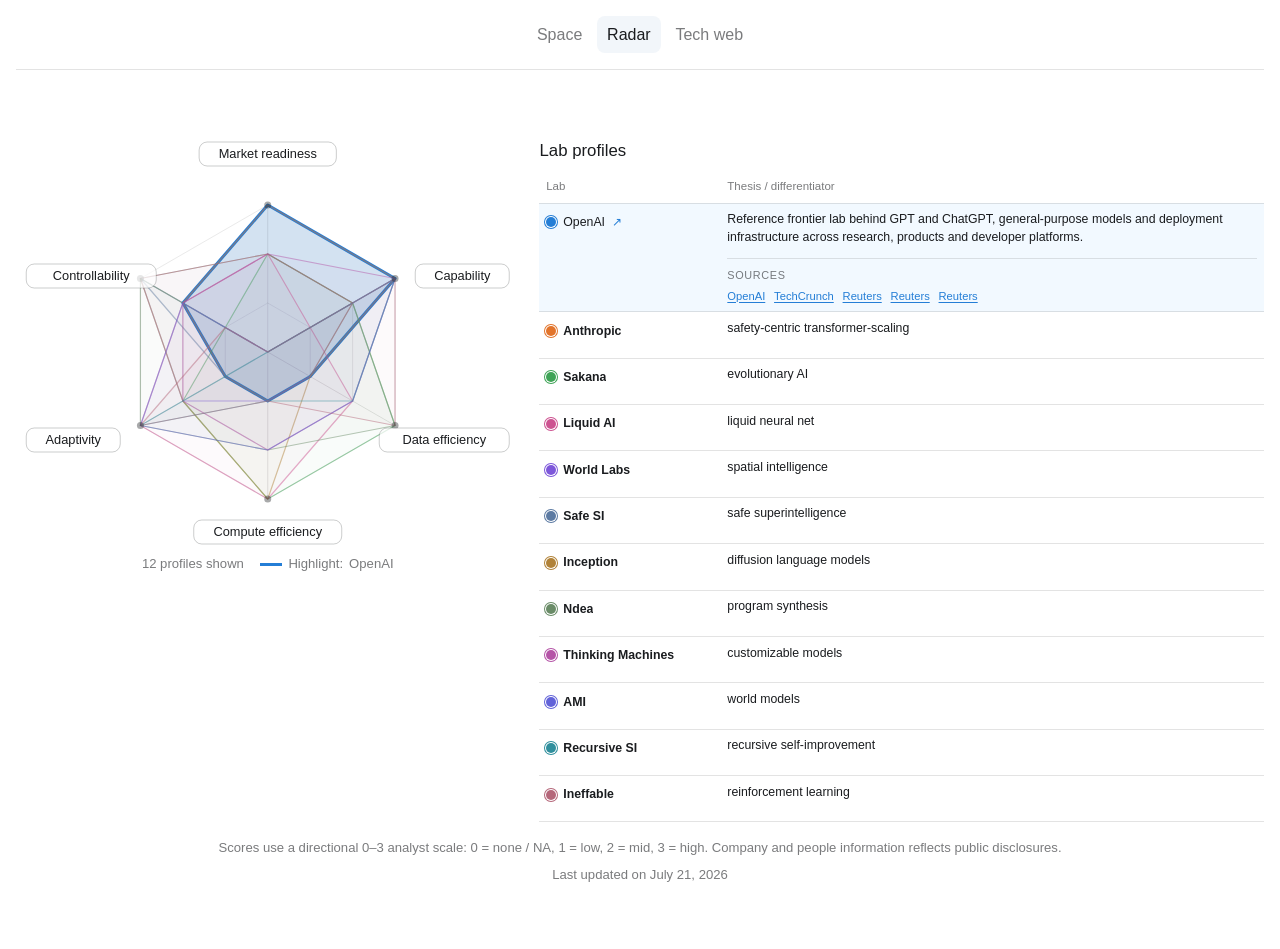
==== commit 68582277: "*Radar" ====
--- a/outputs/radar-profiles.html
+++ b/outputs/radar-profiles.html
@@ -24,7 +24,7 @@
       <section class="radar-table-wrap" aria-labelledby="radar-table-title">
         <h2 id="radar-table-title">Lab profiles</h2>
         <table class="radar-table">
-          <thead><tr><th scope="col">Lab</th><th scope="col">Thesis / differentiator</th><th scope="col">Key people</th></tr></thead>
+          <thead><tr><th scope="col">Lab</th><th scope="col">Thesis / differentiator</th></tr></thead>
           <tbody id="radar-lab-table-body"></tbody>
         </table>
       </section>
--- a/outputs/site.css
+++ b/outputs/site.css
@@ -303,57 +303,19 @@
   z-index: 1;
   height: 100%;
 }
-.architecture-svg .axis-select-foreign { overflow: visible; }
-.architecture-svg .axis-select-control {
-  display: block;
-  width: 100%;
-  height: 100%;
-}
-.architecture-svg .axis-select {
-  width: 100%;
-  height: 2.05rem;
-  padding: .28rem 1.65rem .28rem .55rem;
-  border: 1px solid rgb(179 211 255 / 16%);
-  border-radius: 8px;
-  background: rgb(9 15 29 / 78%);
-  color: var(--foreground);
-  font: 500 .72rem/1.2 var(--font);
-  letter-spacing: .06em;
-  text-transform: uppercase;
-  backdrop-filter: blur(12px);
-}
-.space-x-axis-overlay {
-  position: absolute;
-  top: calc(90% - 2.05rem);
-  left: 50%;
-  z-index: 7;
-  width: 220px;
-  height: 2.05rem;
-  transform: translateX(-50%);
-}
-.space-x-axis-control { display: block; width: 100%; height: 100%; }
-.space-x-axis-overlay .axis-select {
-  width: 100%;
-  height: 2.05rem;
-  padding: .28rem 1.65rem .28rem .55rem;
-  border: 1px solid rgb(179 211 255 / 16%);
-  border-radius: 8px;
-  background: rgb(9 15 29 / 78%);
-  color: var(--foreground);
-  font: 500 .72rem/1.2 var(--font);
-  letter-spacing: .06em;
-  text-transform: uppercase;
-  backdrop-filter: blur(12px);
-}
 .architecture-svg .background-stars { pointer-events: none; }
 .architecture-svg .background-star { fill: rgb(219 235 255); }
 .architecture-svg .background-star.is-twinkling { animation: background-star-twinkle var(--twinkle-duration) ease-in-out var(--twinkle-delay) infinite; }
-.architecture-svg .cluster-orbits { pointer-events: none; }
-.architecture-svg .cluster-orbit-ring,
-.architecture-svg .cluster-orbit-sweep { fill: none; vector-effect: non-scaling-stroke; }
-.architecture-svg .cluster-orbit-ring { stroke: var(--foreground); stroke-width: 1; stroke-dasharray: 2 8; stroke-linecap: round; opacity: .13; }
-.architecture-svg .cluster-orbit-sweep { stroke: var(--primary); stroke-width: 1.2; stroke-dasharray: 1 18; stroke-linecap: round; opacity: .2; animation: cluster-orbit-dash 16s linear infinite; }
-.architecture-svg .cluster-orbit.is-frozen .cluster-orbit-sweep { animation-play-state: paused; }
+.architecture-svg .galactic-nebula,
+.architecture-svg .nebula-trails { pointer-events: none; mix-blend-mode: screen; }
+.architecture-svg .galactic-core-haze { fill: url(#galactic-core-gradient); filter: url(#nebula-soft); opacity: .85; }
+.architecture-svg .system-orbits { pointer-events: none; }
+.architecture-svg .system-orbit-ring { fill: none; stroke: url(#orbit-depth-gradient); stroke-width: .8; vector-effect: non-scaling-stroke; }
+.architecture-svg .system-orbit-ring:nth-child(3n) { stroke-dasharray: 2 7; }
+.architecture-svg .system-barycenter { fill: rgb(225 242 255 / 72%); filter: url(#star-glow); }
+.architecture-svg .star-nebula-trail { fill: none; stroke-linecap: round; vector-effect: non-scaling-stroke; }
+.architecture-svg .star-nebula-fog { stroke-width: 9; opacity: .18; filter: url(#nebula-soft); }
+.architecture-svg .star-nebula-filament { stroke-width: 1.1; stroke-dasharray: 1 8; opacity: .24; animation: nebula-flow 3.8s linear infinite; }
 .architecture-svg .star-point { cursor: pointer; }
 .architecture-svg .star-halo { fill: var(--star-color); opacity: .13; filter: url(#star-gas); transition: opacity 250ms ease; }
 .architecture-svg .star-core { fill: var(--star-color); stroke: rgb(255 255 255 / 76%); stroke-width: .8; filter: url(#star-glow); transition: opacity 250ms ease; vector-effect: non-scaling-stroke; }
@@ -369,14 +331,14 @@
 .architecture-svg .confidence-2 .star-halo { opacity: .2; }
 .architecture-svg .confidence-1 .star-core { opacity: .46; filter: url(#star-gas); }
 .architecture-svg .confidence-1 .star-halo { opacity: .31; }
-.architecture-stage .star-drift { animation: none; transform: translate(0); }
-@keyframes star-drift { from { transform: translate(0, 0); } to { transform: translate(var(--drift-x), var(--drift-y)); } }
-@keyframes cluster-orbit-dash { to { stroke-dashoffset: -152; } }
 @keyframes background-star-twinkle { 0%, 100% { opacity: calc(var(--star-opacity) * .55); } 50% { opacity: var(--star-opacity); } }
+@keyframes nebula-flow { to { stroke-dashoffset: -36; } }
 .star-detail {
   position: absolute;
   z-index: 5;
   width: min(21rem, calc(100% - 1.5rem));
+  max-height: calc(100% - 1.5rem);
+  overflow: auto;
   padding: 1rem;
   border: 1px solid rgb(179 211 255 / 13%);
   border-radius: 15px;
@@ -389,12 +351,31 @@
 .star-detail-title-link { color: var(--foreground); text-decoration: none; text-decoration-thickness: 1px; text-underline-offset: 3px; }
 .star-detail-title-link:hover { color: var(--primary); text-decoration: underline; }
 .star-detail p { margin-bottom: .85rem; color: rgb(239 245 255 / 82%); font-size: .86rem; line-height: 1.5; }
+.star-related-views { display: grid; grid-template-columns: repeat(2, minmax(0, 1fr)); gap: .45rem; margin: .1rem 0 .85rem; }
+.mini-view-card { display: grid; gap: .2rem; min-width: 0; padding: .42rem .42rem .28rem; border: 1px solid rgb(179 211 255 / 14%); border-radius: 9px; background: rgb(18 29 52 / 34%); color: var(--foreground); text-decoration: none; transition: border-color 160ms ease, background-color 160ms ease, transform 160ms ease; }
+.mini-view-card:hover, .mini-view-card:focus-visible { border-color: rgb(179 211 255 / 42%); background: rgb(31 50 84 / 48%); transform: translateY(-1px); }
+.mini-view-label { color: var(--muted); font-size: .65rem; font-weight: 500; letter-spacing: .06em; text-transform: uppercase; }
+.mini-view-svg { display: block; width: 100%; height: 4.65rem; overflow: visible; }
+.mini-radar-grid { fill: none; stroke: rgb(179 211 255 / 17%); stroke-width: .7; vector-effect: non-scaling-stroke; }
+.mini-radar-profile { fill: color-mix(in srgb, var(--mini-lab-color) 28%, transparent); stroke: var(--mini-lab-color); stroke-width: 1.2; vector-effect: non-scaling-stroke; }
+.mini-radar-point { fill: var(--mini-lab-color); }
+.mini-web-column { stroke: rgb(179 211 255 / 11%); stroke-width: .7; vector-effect: non-scaling-stroke; }
+.mini-web-edge { stroke: var(--primary); stroke-width: 1; opacity: .48; vector-effect: non-scaling-stroke; }
+.mini-web-node { fill: var(--foreground); opacity: .82; }
+.mini-web-node.is-unknown { fill: none; stroke: var(--muted); stroke-dasharray: 1 1; stroke-width: .8; }
 .star-detail-kicker { color: var(--primary); font-size: .7rem; font-weight: 500; letter-spacing: .08em; text-transform: uppercase; }
 .star-detail-close { position: absolute; top: .6rem; right: .65rem; width: 1.8rem; height: 1.8rem; border: 0; background: transparent; color: var(--muted); cursor: pointer; font-size: 1.25rem; }
 .star-metrics { display: grid; grid-template-columns: repeat(3, minmax(0, 1fr)); gap: .45rem; margin-bottom: .85rem; }
 .star-metric { display: grid; gap: .06rem; min-width: 0; }
 .star-metric span { overflow: hidden; color: var(--muted); font-size: .68rem; text-overflow: ellipsis; white-space: nowrap; }
 .star-metric strong { font-size: .84rem; font-weight: 500; }
+.star-people { margin: .1rem 0 .85rem; padding-top: .65rem; border-top: 1px solid var(--border); }
+.star-people h3 { margin: 0 0 .55rem; color: var(--muted); font-size: .68rem; font-weight: 500; letter-spacing: .06em; text-transform: uppercase; }
+.star-people .radar-people { gap: .58rem; }
+.star-people .radar-person-heading { gap: .32rem .45rem; }
+.star-people .radar-person-heading strong { font-size: .78rem; }
+.star-people .radar-person-role { font-size: .68rem; }
+.star-people .radar-people small { font-size: .68rem; }
 .funding-table-wrap { margin: .1rem 0 .85rem; border-top: 1px solid var(--border); }
 .funding-table { width: 100%; border-collapse: collapse; font-size: .68rem; }
 .funding-table caption { padding: .55rem 0 .28rem; color: var(--muted); font-size: .68rem; font-weight: 500; letter-spacing: .06em; text-align: left; text-transform: uppercase; }
@@ -403,7 +384,6 @@
 .funding-table td:first-child { color: var(--muted); }
 .funding-table td:nth-child(3), .funding-table td:nth-child(4) { text-align: right; }
 .funding-table td:nth-child(4) { color: var(--muted); }
-.space-citations.citation-reveal { max-height: 8rem; margin-top: .85rem; opacity: 1; pointer-events: auto; transform: translateY(0); }
 .citation-reveal { max-height: 0; margin-top: .7rem; overflow: hidden; border-top: 1px solid var(--border); opacity: 0; pointer-events: none; transform: translateY(-4px); transition: max-height 180ms ease, opacity 180ms ease, transform 180ms ease; }
 .star-detail:hover .citation-reveal, .star-detail:focus-within .citation-reveal { max-height: 8rem; opacity: 1; pointer-events: auto; transform: translateY(0); }
 .citation-heading { display: block; padding-top: .55rem; color: var(--muted); font-size: .68rem; font-weight: 500; letter-spacing: .06em; text-transform: uppercase; }
@@ -417,7 +397,7 @@
 .star-key-core { background: rgb(225 242 255); box-shadow: 0 0 7px var(--primary); }
 .star-key-halo { border: 1px solid rgb(149 205 255 / 48%); background: rgb(149 205 255 / 12%); box-shadow: 0 0 8px 3px rgb(149 205 255 / 15%); }
 .star-key-gas { background: rgb(149 205 255 / 42%); box-shadow: 0 0 8px 4px rgb(149 205 255 / 24%); }
-.star-age-scale { display: inline-block; width: 2.2rem; height: .42rem; border-radius: 999px; background: linear-gradient(90deg, rgb(151 207 255), rgb(246 235 198), rgb(255 157 82)); }
+.star-age-scale { display: inline-block; width: 2.2rem; height: .42rem; border-radius: 999px; background: linear-gradient(90deg, rgb(255 157 82), rgb(246 235 198), rgb(151 207 255)); }
 .space-last-updated { position: absolute; right: 1rem; bottom: .85rem; z-index: 6; margin: 0; font-size: .72rem; opacity: 0; pointer-events: none; filter: blur(3px); transform: translateY(7px); transition: opacity 280ms ease, filter 280ms ease, transform 280ms ease; }
 body[data-page="space"].space-chrome-visible .space-last-updated { opacity: 1; pointer-events: auto; filter: none; transform: translateY(0); }
 .space-chrome-cue { position: fixed; top: 0; left: 50%; z-index: 21; width: 3.5rem; height: 2px; border-radius: 0 0 999px 999px; background: var(--primary); box-shadow: 0 0 12px rgb(149 205 255 / 58%); opacity: .36; pointer-events: none; transform: translateX(-50%); transition: opacity 200ms ease, width 200ms ease; }
@@ -427,7 +407,6 @@
   .star-legend { right: .5rem; bottom: 2.45rem; left: .5rem; gap: .3rem .7rem; }
   .space-last-updated { right: auto; bottom: .55rem; left: 50%; transform: translate(-50%, 7px); white-space: nowrap; }
   body[data-page="space"].space-chrome-visible .space-last-updated { transform: translate(-50%, 0); }
-  .architecture-svg .axis-select { padding-inline: .42rem 1.35rem; font-size: .66rem; }
   .star-detail { padding: .9rem; }
 }
 @media (hover: none), (pointer: coarse) {
@@ -463,24 +442,6 @@
 .radar-svg .radar-lab-profile.is-selected { fill: color-mix(in srgb, var(--radar-color) 20%, transparent); stroke: var(--radar-color); stroke-width: 3; opacity: 1; }
 .radar-svg .radar-profile-vertex { fill: transparent; cursor: pointer; pointer-events: all; }
 .radar-svg .radar-profile-vertex:hover { fill: color-mix(in srgb, var(--primary) 30%, transparent); }
-.radar-svg .radar-rank-heading { fill: var(--foreground); font-weight: 500; }
-.radar-svg .radar-rank-subheading, .radar-svg .radar-rank-score { fill: var(--muted); }
-.radar-svg .radar-rank-back { cursor: pointer; }
-.radar-svg .radar-rank-back-bg { fill: color-mix(in srgb, var(--background) 72%, transparent); stroke: color-mix(in srgb, var(--foreground) 18%, transparent); stroke-width: 1; transition: fill 160ms ease, stroke 160ms ease; vector-effect: non-scaling-stroke; }
-.radar-svg .radar-rank-back:hover .radar-rank-back-bg { fill: color-mix(in srgb, var(--background) 88%, transparent); stroke: color-mix(in srgb, var(--primary) 58%, transparent); }
-.radar-svg .radar-rank-back-text, .radar-svg .radar-rank-label { fill: var(--foreground); font-weight: 500; }
-.radar-svg .radar-rank-table-bg { fill: color-mix(in srgb, var(--background) 72%, transparent); stroke: var(--border); stroke-width: 1; vector-effect: non-scaling-stroke; }
-.radar-svg .radar-rank-selected-column { fill: color-mix(in srgb, var(--primary) 14%, transparent); }
-.radar-svg .radar-rank-grid-line { stroke: var(--border); stroke-width: 1; opacity: .8; vector-effect: non-scaling-stroke; }
-.radar-svg .radar-rank-column-header, .radar-svg .radar-rank-cell, .radar-svg .radar-rank-row { cursor: pointer; }
-.radar-svg .radar-rank-header-hit, .radar-svg .radar-rank-cell-hit { fill: transparent; pointer-events: all; }
-.radar-svg .radar-rank-header-text, .radar-svg .radar-rank-cell-text { fill: var(--foreground); font-weight: 500; }
-.radar-svg .radar-rank-column-header.is-selected-axis .radar-rank-header-text,
-.radar-svg .radar-rank-cell.is-selected-axis .radar-rank-cell-text { fill: var(--primary); }
-.radar-svg .radar-rank-row-bg { fill: transparent; transition: fill 140ms ease; }
-.radar-svg .radar-rank-row:hover .radar-rank-row-bg,
-.radar-svg .radar-rank-row.is-selected .radar-rank-row-bg { fill: color-mix(in srgb, var(--radar-color) 15%, transparent); }
-.radar-svg .radar-rank-row-swatch { fill: var(--radar-color); stroke: var(--background); stroke-width: 1; vector-effect: non-scaling-stroke; }
 .radar-legend { justify-content: center; }
 .solid-line { border-top: 3px solid var(--radar-color, var(--series-1)); }
 .centered-detail { text-align: center; }
@@ -489,9 +450,17 @@
 .radar-table { width: 100%; table-layout: fixed; border-collapse: collapse; font-size: .77rem; }
 .radar-table th, .radar-table td { padding: .48rem .42rem; border-bottom: 1px solid var(--border); text-align: left; vertical-align: top; }
 .radar-table thead th { color: var(--muted); font-weight: 500; font-size: .72rem; }
+.radar-table .radar-axis-column { display: none; }
 .radar-table thead th:nth-child(1) { width: 25%; }
-.radar-table thead th:nth-child(2) { width: 35%; }
-.radar-table thead th:nth-child(3) { width: 40%; }
+.radar-table thead th:nth-child(2) { width: 75%; }
+.radar-table-wrap.is-axis-expanded { --axis-table-overlap: min(42rem, 45vw); position: relative; z-index: 8; width: calc(100% + var(--axis-table-overlap)); margin-left: calc(-1 * var(--axis-table-overlap)); padding: .8rem; border: 1px solid var(--border); border-radius: 12px; background: color-mix(in srgb, var(--background) 97%, transparent); box-shadow: 0 20px 54px rgb(0 0 0 / 24%); }
+.radar-table-wrap.is-axis-expanded .radar-table .radar-axis-column { display: table-cell; }
+.radar-table-wrap.is-axis-expanded .radar-table thead th:nth-child(1) { width: 14%; }
+.radar-table-wrap.is-axis-expanded .radar-table thead th:nth-child(2) { width: 22%; }
+.radar-table-wrap.is-axis-expanded .radar-table thead th:nth-child(n+3) { width: 10.666%; }
+.radar-table-wrap.is-axis-expanded .radar-axis-column.is-selected-axis { background: color-mix(in srgb, var(--primary) 7%, transparent); }
+.radar-axis-score { display: block; margin-bottom: .2rem; color: var(--foreground); font-size: .88rem; font-weight: 500; }
+.radar-axis-rationale { display: block; color: var(--muted); font-size: .67rem; line-height: 1.35; }
 .radar-table tbody tr { cursor: pointer; transition: background-color 140ms ease; }
 .radar-table tbody tr.is-selected { background: color-mix(in srgb, var(--accent-1) 42%, transparent); }
 .radar-lab-button, .radar-name-website { align-items: center; gap: .45rem; max-width: 100%; padding: .1rem 0; color: var(--foreground); text-align: left; }
@@ -517,17 +486,10 @@
 .radar-table tbody tr:not(.is-selected) .radar-note-text { display: none; }
 .radar-table tbody tr:not(.is-selected) .radar-keywords-text { overflow: hidden; text-overflow: ellipsis; white-space: nowrap; }
 .radar-table tbody tr.is-selected .citation-reveal { max-height: 7rem; opacity: 1; pointer-events: auto; transform: translateY(0); }
-.radar-table tbody tr:not(.is-selected) .radar-people { display: flex; gap: .22rem; overflow: hidden; white-space: nowrap; }
-.radar-table tbody tr:not(.is-selected) .radar-people li { display: inline; min-width: 0; max-width: 100%; overflow: hidden; }
-.radar-table tbody tr:not(.is-selected) .radar-people li:not(:last-child)::after { content: ","; color: var(--muted); }
-.radar-table tbody tr:not(.is-selected) .radar-person-heading { display: inline; }
-.radar-table tbody tr:not(.is-selected) .radar-person-full,
-.radar-table tbody tr:not(.is-selected) .radar-person-role,
-.radar-table tbody tr:not(.is-selected) .radar-people small { display: none; }
-.radar-table tbody tr:not(.is-selected) .radar-person-last { display: inline-block; max-width: 100%; overflow: hidden; text-overflow: ellipsis; vertical-align: bottom; white-space: nowrap; }
 @media (max-width: 1040px) {
   .radar-workspace { grid-template-columns: 1fr; }
   .radar-chart-column { max-width: 720px; margin-inline: auto; }
+  .radar-table-wrap.is-axis-expanded { width: 100%; margin-left: 0; }
 }
 @media (max-width: 700px) {
   .radar-table thead { display: none; }
@@ -599,7 +561,6 @@
 }
 @media (prefers-reduced-motion: reduce) {
   .map-card, .web-lab-chip, .web-route-edge, .web-route-node rect { transition: none; }
-  .architecture-svg .cluster-orbit-sweep { animation: none; }
-  .architecture-svg .background-star { animation: none; }
+  .architecture-svg .background-star, .architecture-svg .star-nebula-filament { animation: none; }
   body[data-page="space"] .site-header, .star-legend, .space-last-updated, .space-chrome-cue { transition: none; }
 }
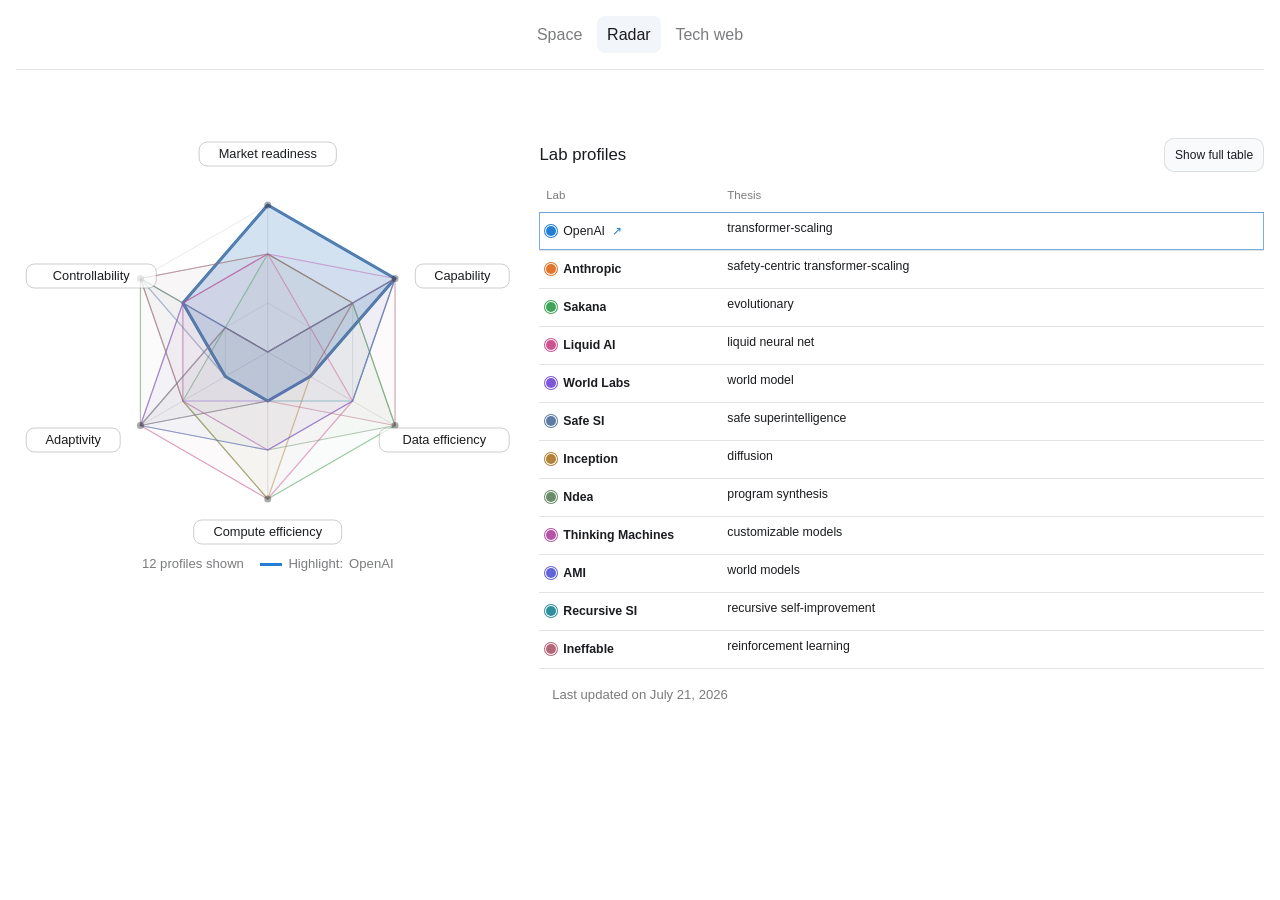
==== commit 1f01730c: "fixes" ====
--- a/outputs/radar-profiles.html
+++ b/outputs/radar-profiles.html
@@ -5,7 +5,7 @@
   <meta name="viewport" content="width=device-width, initial-scale=1">
     <meta name="description" content="Six-axis radar profiles for AI neolabs.">
   <title>Radar Profiles</title>
-  <link rel="stylesheet" href="site.css">
+  <link rel="stylesheet" href="site.css?v=radar-axis-selection-state">
 </head>
 <body data-page="radar">
   <header class="site-header">
@@ -18,21 +18,24 @@
   <main class="view-main radar-main">
     <div class="radar-workspace">
       <section class="radar-chart-column" aria-label="Radar comparison">
-        <div class="radar-plot"><svg id="radar-svg" class="radar-svg" role="img"></svg></div>
+        <div class="radar-plot"><svg id="radar-svg" class="radar-svg" role="img" tabindex="-1"></svg></div>
         <div class="legend radar-legend"><span id="radar-cohort-label" class="muted"></span><span><i id="radar-selected-swatch" class="legend-line solid-line"></i><span>Highlight: <span id="radar-selected-label"></span></span></span></div>
       </section>
       <section class="radar-table-wrap" aria-labelledby="radar-table-title">
-        <h2 id="radar-table-title">Lab profiles</h2>
+        <div class="radar-table-heading">
+          <h2 id="radar-table-title">Lab profiles</h2>
+          <button id="radar-full-table-button" class="button radar-full-table-button" type="button" aria-controls="radar-lab-table-body" aria-pressed="false">Show full table</button>
+          <button id="radar-return-button" class="button radar-return-button" type="button" aria-label="Return to Radar view" aria-controls="radar-svg"><kbd>Esc</kbd><span>Radar View</span></button>
+        </div>
         <table class="radar-table">
-          <thead><tr><th scope="col">Lab</th><th scope="col">Thesis / differentiator</th></tr></thead>
+          <thead><tr><th scope="col">Lab</th><th scope="col">Thesis</th></tr></thead>
           <tbody id="radar-lab-table-body"></tbody>
         </table>
       </section>
     </div>
-    <p class="source-note">Scores use a directional 0–3 analyst scale: 0 = none / NA, 1 = low, 2 = mid, 3 = high. Company and people information reflects public disclosures.</p>
     <p class="source-note last-updated" data-last-updated></p>
   </main>
   <script src="neolabs-data.js"></script>
-  <script src="app.js"></script>
+  <script src="app.js?v=radar-axis-selection-state"></script>
 </body>
 </html>
--- a/outputs/site.css
+++ b/outputs/site.css
@@ -250,6 +250,7 @@
   margin: 0;
   padding: 1rem 0 .85rem;
   border-bottom-color: rgb(179 211 255 / 12%);
+  justify-content: center;
   background: linear-gradient(180deg, rgb(2 4 11 / 82%), rgb(2 4 11 / 34%) 72%, transparent);
   opacity: 0;
   pointer-events: none;
@@ -266,6 +267,21 @@
 }
 body[data-page="space"] .view-nav a:hover,
 body[data-page="space"] .view-nav a.is-current { background: rgb(179 211 255 / 9%); }
+.space-axis-controls { position: absolute; inset: 0; z-index: 7; pointer-events: none; opacity: 0; filter: blur(3px); transition: opacity 280ms ease, filter 280ms ease; }
+body[data-page="space"].space-chrome-visible .space-axis-controls { opacity: 1; filter: none; }
+.space-axis-controls label { position: absolute; display: block; pointer-events: auto; }
+.space-axis-control-y { top: 50%; left: .75rem; transform: translateY(-50%); }
+.space-axis-control-x { bottom: max(5.5rem, calc(env(safe-area-inset-bottom) + 3.85rem)); left: 50%; transform: translateX(-50%); }
+.space-axis-controls select { width: min(11rem, 18vw); min-height: 2.15rem; padding: .32rem 1.75rem .32rem .55rem; border: 1px solid rgb(179 211 255 / 16%); border-radius: 8px; background: rgb(8 14 27 / 72%); color: var(--foreground); cursor: pointer; font-size: .76rem; }
+.space-axis-controls select:focus-visible { outline: 3px solid color-mix(in srgb, var(--primary) 42%, transparent); outline-offset: 2px; }
+.space-axis-controls select.is-awaiting-selection {
+  border-color: color-mix(in srgb, var(--primary) 78%, white 22%);
+  box-shadow: 0 0 0 2px color-mix(in srgb, var(--primary) 32%, transparent), 0 0 18px color-mix(in srgb, var(--primary) 58%, transparent);
+  animation: space-axis-selection-cue 1.6s ease-in-out infinite;
+}
+@keyframes space-axis-selection-cue {
+  50% { box-shadow: 0 0 0 3px color-mix(in srgb, var(--primary) 46%, transparent), 0 0 28px color-mix(in srgb, var(--primary) 72%, transparent); }
+}
 .architecture-main { width: 100%; height: 100dvh; margin: 0; padding: 0; gap: 0; }
 .architecture-stage {
   position: relative;
@@ -280,24 +296,6 @@
 }
 .architecture-stage::after { position: absolute; inset: 0; z-index: 2; background: radial-gradient(ellipse at center, transparent 48%, rgb(2 4 11 / 72%) 100%); content: ""; pointer-events: none; }
 .architecture-svg, .radar-svg, .web-svg { display: block; width: 100%; color: var(--foreground); }
-.axis-hover-tooltip {
-  position: fixed;
-  z-index: 30;
-  max-width: min(19rem, calc(100vw - 2rem));
-  padding: .48rem .58rem;
-  border: 1px solid color-mix(in srgb, var(--foreground) 18%, transparent);
-  border-radius: 8px;
-  background: color-mix(in srgb, var(--background) 92%, transparent);
-  color: var(--foreground);
-  box-shadow: 0 12px 34px rgb(0 0 0 / 28%);
-  font-size: .75rem;
-  line-height: 1.35;
-  opacity: 0;
-  pointer-events: none;
-  transform: translateY(3px);
-  transition: opacity 120ms ease, transform 120ms ease;
-}
-.axis-hover-tooltip.is-visible { opacity: 1; transform: translateY(0); }
 .architecture-svg {
   position: relative;
   z-index: 1;
@@ -313,10 +311,25 @@
 .architecture-svg .system-orbit-ring { fill: none; stroke: url(#orbit-depth-gradient); stroke-width: .8; vector-effect: non-scaling-stroke; }
 .architecture-svg .system-orbit-ring:nth-child(3n) { stroke-dasharray: 2 7; }
 .architecture-svg .system-barycenter { fill: rgb(225 242 255 / 72%); filter: url(#star-glow); }
+.architecture-svg .galactic-nebula,
+.architecture-svg .system-orbits,
+.architecture-svg .nebula-trails { transition: opacity 650ms ease, filter 650ms ease; }
+.architecture-stage[data-view="grid"] .architecture-svg .galactic-nebula,
+.architecture-stage[data-view="grid"] .architecture-svg .system-orbits,
+.architecture-stage[data-view="grid"] .architecture-svg .nebula-trails { opacity: 0; filter: blur(5px); }
+.architecture-svg .space-grid { opacity: 0; pointer-events: none; transition: opacity 650ms ease; }
+.architecture-stage[data-view="grid"] .architecture-svg .space-grid { opacity: 1; }
+.architecture-svg .space-grid-line { stroke: rgb(179 211 255 / 13%); stroke-width: 1; vector-effect: non-scaling-stroke; }
+.architecture-svg .space-grid-line.is-axis { stroke: rgb(179 211 255 / 30%); }
+.architecture-svg .space-grid-tick { fill: var(--muted); paint-order: stroke; stroke: rgb(2 4 11 / 82%); stroke-width: 3px; }
+.architecture-svg .space-grid-tick { font-size: .68rem; }
+.architecture-svg .space-cluster-ring { fill: none; stroke: rgb(179 211 255 / 17%); stroke-width: 1; opacity: .65; vector-effect: non-scaling-stroke; }
 .architecture-svg .star-nebula-trail { fill: none; stroke-linecap: round; vector-effect: non-scaling-stroke; }
 .architecture-svg .star-nebula-fog { stroke-width: 9; opacity: .18; filter: url(#nebula-soft); }
 .architecture-svg .star-nebula-filament { stroke-width: 1.1; stroke-dasharray: 1 8; opacity: .24; animation: nebula-flow 3.8s linear infinite; }
 .architecture-svg .star-point { cursor: pointer; }
+.architecture-stage.is-layout-transitioning .architecture-svg .star-point { transition: transform 820ms cubic-bezier(.22, .78, .2, 1), opacity 500ms ease; }
+.architecture-stage[data-view="grid"]:not(.is-layout-transitioning) .architecture-svg .star-point { transition: transform 260ms cubic-bezier(.2, .8, .2, 1); }
 .architecture-svg .star-halo { fill: var(--star-color); opacity: .13; filter: url(#star-gas); transition: opacity 250ms ease; }
 .architecture-svg .star-core { fill: var(--star-color); stroke: rgb(255 255 255 / 76%); stroke-width: .8; filter: url(#star-glow); transition: opacity 250ms ease; vector-effect: non-scaling-stroke; }
 .architecture-svg .star-selection-ring { fill: none; stroke: var(--star-color); stroke-width: 1.5; opacity: 0; transition: opacity 250ms ease; vector-effect: non-scaling-stroke; }
@@ -335,7 +348,7 @@
 @keyframes nebula-flow { to { stroke-dashoffset: -36; } }
 .star-detail {
   position: absolute;
-  z-index: 5;
+  z-index: 30;
   width: min(21rem, calc(100% - 1.5rem));
   max-height: calc(100% - 1.5rem);
   overflow: auto;
@@ -392,6 +405,13 @@
 .citation-list a { color: var(--primary); text-decoration: underline; text-underline-offset: 2px; }
 .star-legend { position: absolute; right: 11rem; bottom: .85rem; left: 1rem; z-index: 6; display: flex; flex-wrap: wrap; justify-content: center; gap: .45rem 1rem; color: var(--muted); font-size: .76rem; opacity: 0; pointer-events: none; filter: blur(3px); transform: translateY(7px); transition: opacity 280ms ease, filter 280ms ease, transform 280ms ease; }
 body[data-page="space"].space-chrome-visible .star-legend { opacity: 1; pointer-events: auto; filter: none; transform: translateY(0); }
+body[data-page="space"].space-grid-view .site-header,
+body[data-page="space"].space-grid-view .star-legend,
+body[data-page="space"].space-grid-view .space-last-updated,
+body[data-page="space"].space-grid-view .space-axis-controls { opacity: 1; filter: none; transform: none; }
+body[data-page="space"].space-grid-view .site-header { transform: translate(-50%, 0); }
+body[data-page="space"].space-grid-view .space-axis-control-y { transform: translateY(-50%); }
+body[data-page="space"].space-grid-view .space-axis-control-x { transform: translateX(-50%); }
 .star-legend span { display: inline-flex; align-items: center; gap: .38rem; }
 .star-key { display: inline-block; width: .65rem; height: .65rem; border-radius: 50%; }
 .star-key-core { background: rgb(225 242 255); box-shadow: 0 0 7px var(--primary); }
@@ -404,6 +424,9 @@
 body[data-page="space"].space-chrome-visible .space-chrome-cue { width: 6rem; opacity: 0; }
 @media (max-width: 700px) {
   body[data-page="space"] .site-header { align-items: center; flex-direction: row; }
+  .space-axis-control-y { left: .45rem; }
+  .space-axis-control-x { bottom: 9.3rem; left: 50%; }
+  .space-axis-controls select { width: min(10.5rem, 45vw); }
   .star-legend { right: .5rem; bottom: 2.45rem; left: .5rem; gap: .3rem .7rem; }
   .space-last-updated { right: auto; bottom: .55rem; left: 50%; transform: translate(-50%, 7px); white-space: nowrap; }
   body[data-page="space"].space-chrome-visible .space-last-updated { transform: translate(-50%, 0); }
@@ -413,10 +436,15 @@
   body[data-page="space"] .site-header,
   body[data-page="space"] .star-legend,
   body[data-page="space"] .space-last-updated { opacity: 1; pointer-events: auto; filter: none; }
+  body[data-page="space"] .space-axis-controls { opacity: 1; filter: none; }
   body[data-page="space"] .site-header { transform: translate(-50%, 0); }
   body[data-page="space"] .star-legend { transform: translateY(0); }
   body[data-page="space"] .space-last-updated { transform: translateY(0); }
   body[data-page="space"] .space-chrome-cue { display: none; }
+}
+@media (max-width: 700px) and (hover: none), (max-width: 700px) and (pointer: coarse) {
+  body[data-page="space"] .space-axis-control-y { transform: translateY(-50%); }
+  body[data-page="space"] .space-axis-control-x { transform: translateX(-50%); }
 }
 @media (max-width: 700px) and (hover: none), (max-width: 700px) and (pointer: coarse) {
   body[data-page="space"] .space-last-updated { transform: translate(-50%, 0); }
@@ -426,12 +454,15 @@
 .radar-workspace { display: grid; grid-template-columns: minmax(340px, .82fr) minmax(560px, 1.18fr); gap: 1.25rem; align-items: start; }
 .radar-chart-column { min-width: 0; }
 .radar-plot { width: 100%; min-width: 0; }
+#radar-svg:focus { outline: none; }
 .radar-svg .radar-ring, .radar-svg .radar-spoke { fill: none; stroke: var(--border); stroke-width: 1; vector-effect: non-scaling-stroke; }
 .radar-svg .radar-ring { opacity: .75; }
 .radar-svg .radar-axis-label { cursor: pointer; }
 .radar-svg .radar-axis-label-bg { fill: color-mix(in srgb, var(--background) 72%, transparent); stroke: color-mix(in srgb, var(--foreground) 22%, transparent); stroke-width: 1; transition: fill 160ms ease, stroke 160ms ease; vector-effect: non-scaling-stroke; }
 .radar-svg .radar-axis-label-text, .radar-svg .radar-value { fill: var(--foreground); font-weight: 500; }
 .radar-svg .radar-axis-label:hover .radar-axis-label-bg { fill: color-mix(in srgb, var(--background) 88%, transparent); stroke: color-mix(in srgb, var(--primary) 58%, transparent); }
+.radar-svg .radar-axis-label.is-selected-axis .radar-axis-label-bg { fill: color-mix(in srgb, var(--primary) 24%, var(--background)); stroke: var(--primary); stroke-width: 1.8; filter: drop-shadow(0 0 5px color-mix(in srgb, var(--primary) 68%, transparent)); }
+.radar-svg .radar-axis-label.is-selected-axis .radar-axis-label-text { font-weight: 600; }
 .radar-svg text { font-size: .8rem; }
 .radar-svg .radar-axis-vertex { cursor: pointer; }
 .radar-svg .radar-axis-vertex-hit { fill: transparent; pointer-events: all; }
@@ -440,29 +471,45 @@
 .radar-svg .radar-lab-profile { fill: color-mix(in srgb, var(--radar-color) 6%, transparent); stroke: var(--radar-color); stroke-width: 1.2; stroke-linejoin: round; opacity: .48; vector-effect: non-scaling-stroke; cursor: pointer; transition: opacity 160ms ease, stroke-width 160ms ease, fill 160ms ease; }
 .radar-svg .radar-lab-profile:hover { opacity: .62; }
 .radar-svg .radar-lab-profile.is-selected { fill: color-mix(in srgb, var(--radar-color) 20%, transparent); stroke: var(--radar-color); stroke-width: 3; opacity: 1; }
-.radar-svg .radar-profile-vertex { fill: transparent; cursor: pointer; pointer-events: all; }
+.radar-svg .radar-profile-vertex { fill: transparent; stroke: transparent; stroke-width: 0; cursor: pointer; pointer-events: all; transition: fill 160ms ease, stroke 160ms ease, stroke-width 160ms ease, r 160ms ease, filter 160ms ease; }
 .radar-svg .radar-profile-vertex:hover { fill: color-mix(in srgb, var(--primary) 30%, transparent); }
 .radar-legend { justify-content: center; }
 .solid-line { border-top: 3px solid var(--radar-color, var(--series-1)); }
 .centered-detail { text-align: center; }
 .radar-table-wrap { min-width: 0; margin-top: .2rem; }
-.radar-table-wrap h2 { margin-bottom: .45rem; font-size: 1.05rem; }
+.radar-table-heading { display: flex; align-items: center; justify-content: space-between; gap: .75rem; margin-bottom: .45rem; }
+.radar-table-wrap h2 { margin: 0; font-size: 1.05rem; }
+.radar-full-table-button { min-height: 2.15rem; padding: .35rem .62rem; font-size: .75rem; white-space: nowrap; }
+.radar-return-button { display: none; min-height: 2.15rem; align-items: center; gap: .38rem; padding: .35rem .62rem; font-size: .75rem; white-space: nowrap; }
+.radar-return-button kbd { padding: .08rem .28rem; border: 1px solid currentColor; border-radius: 4px; font: inherit; font-size: .68rem; line-height: 1.1; opacity: .72; }
+.radar-table-wrap.is-axis-expanded .radar-return-button { display: inline-flex; }
 .radar-table { width: 100%; table-layout: fixed; border-collapse: collapse; font-size: .77rem; }
-.radar-table th, .radar-table td { padding: .48rem .42rem; border-bottom: 1px solid var(--border); text-align: left; vertical-align: top; }
+.radar-table th, .radar-table td { min-width: 0; padding: .48rem .42rem; border-bottom: 1px solid var(--border); text-align: left; vertical-align: top; overflow-wrap: anywhere; }
 .radar-table thead th { color: var(--muted); font-weight: 500; font-size: .72rem; }
 .radar-table .radar-axis-column { display: none; }
+.radar-table .radar-sort-header { cursor: pointer; user-select: none; }
+.radar-table .radar-sort-header:hover { color: var(--foreground); }
+.radar-table-wrap.is-full-table .radar-sort-header.is-selected-axis { background: color-mix(in srgb, var(--primary) 14%, transparent); color: var(--foreground); box-shadow: inset 0 -2px 0 var(--primary); }
 .radar-table thead th:nth-child(1) { width: 25%; }
 .radar-table thead th:nth-child(2) { width: 75%; }
-.radar-table-wrap.is-axis-expanded { --axis-table-overlap: min(42rem, 45vw); position: relative; z-index: 8; width: calc(100% + var(--axis-table-overlap)); margin-left: calc(-1 * var(--axis-table-overlap)); padding: .8rem; border: 1px solid var(--border); border-radius: 12px; background: color-mix(in srgb, var(--background) 97%, transparent); box-shadow: 0 20px 54px rgb(0 0 0 / 24%); }
-.radar-table-wrap.is-axis-expanded .radar-table .radar-axis-column { display: table-cell; }
-.radar-table-wrap.is-axis-expanded .radar-table thead th:nth-child(1) { width: 14%; }
-.radar-table-wrap.is-axis-expanded .radar-table thead th:nth-child(2) { width: 22%; }
-.radar-table-wrap.is-axis-expanded .radar-table thead th:nth-child(n+3) { width: 10.666%; }
-.radar-table-wrap.is-axis-expanded .radar-axis-column.is-selected-axis { background: color-mix(in srgb, var(--primary) 7%, transparent); }
-.radar-axis-score { display: block; margin-bottom: .2rem; color: var(--foreground); font-size: .88rem; font-weight: 500; }
-.radar-axis-rationale { display: block; color: var(--muted); font-size: .67rem; line-height: 1.35; }
+.radar-table-wrap.is-axis-expanded { position: relative; z-index: 8; padding: .8rem; border: 1px solid var(--border); border-radius: 12px; background: color-mix(in srgb, var(--background) 97%, transparent); box-shadow: 0 20px 54px rgb(0 0 0 / 24%); }
+.radar-workspace.has-full-table .radar-chart-column { display: none; }
+.radar-workspace.has-axis-table .radar-table-wrap.is-full-table { grid-column: 1 / -1; grid-row: 1; width: 100%; margin-left: 0; }
+.radar-table-wrap.is-axis-detail .radar-table .radar-axis-column.is-visible-axis,
+.radar-table-wrap.is-full-table .radar-table .radar-axis-column.is-visible-axis { display: table-cell; }
+.radar-table-wrap.is-axis-detail .radar-table thead th:nth-child(1) { width: 16%; }
+.radar-table-wrap.is-axis-detail .radar-table thead th:nth-child(2) { width: 24%; }
+.radar-table-wrap.is-axis-detail .radar-table thead th:nth-child(n+3) { width: 60%; }
+.radar-table-wrap.is-full-table .radar-table thead th:nth-child(1) { width: 14%; }
+.radar-table-wrap.is-full-table .radar-table thead th:nth-child(2) { width: 14%; }
+.radar-table-wrap.is-full-table .radar-table thead th:nth-child(n+3) { width: 12%; }
+.radar-table .radar-score-na { background: color-mix(in srgb, rgb(148 163 184) 15%, transparent); }
+.radar-table .radar-score-low { background: color-mix(in srgb, rgb(248 113 113) 13%, transparent); }
+.radar-table .radar-score-mid { background: color-mix(in srgb, rgb(250 204 21) 14%, transparent); }
+.radar-table .radar-score-high { background: color-mix(in srgb, rgb(74 222 128) 14%, transparent); }
+.radar-axis-rationale { display: block; color: var(--muted); font-size: .67rem; line-height: 1.35; overflow-wrap: anywhere; }
 .radar-table tbody tr { cursor: pointer; transition: background-color 140ms ease; }
-.radar-table tbody tr.is-selected { background: color-mix(in srgb, var(--accent-1) 42%, transparent); }
+.radar-table tbody tr.is-selected { background: transparent; outline: 1px solid color-mix(in srgb, var(--primary) 62%, transparent); outline-offset: -1px; }
 .radar-lab-button, .radar-name-website { align-items: center; gap: .45rem; max-width: 100%; padding: .1rem 0; color: var(--foreground); text-align: left; }
 .radar-lab-button { display: inline-flex; border: 0; background: transparent; cursor: pointer; }
 .radar-name-website { display: none; text-decoration: none; }
@@ -474,40 +521,43 @@
 .radar-name-website-arrow { flex: 0 0 auto; color: var(--primary); font-weight: 500; }
 .radar-swatch { width: .62rem; height: .62rem; flex: 0 0 auto; border-radius: 50%; background: var(--radar-color); box-shadow: 0 0 0 1px var(--background), 0 0 0 2px var(--radar-color); }
 .radar-note { line-height: 1.45; }
-.radar-keywords-text { min-width: 0; }
-.radar-note-text { min-width: 0; }
+.radar-keywords-text { min-width: 0; overflow: hidden; text-overflow: ellipsis; white-space: nowrap; }
+.radar-long-thesis { display: none; line-height: 1.45; }
+.radar-keyword { padding: 0 .12em; border-radius: 3px; background: color-mix(in srgb, var(--primary) 18%, transparent); color: inherit; font-weight: 600; }
+.radar-table-wrap.is-full-table .radar-keywords-text { display: none; }
+.radar-table-wrap.is-full-table .radar-long-thesis { display: block; }
 .radar-people { display: grid; gap: .45rem; margin: 0; padding: 0; list-style: none; }
 .radar-person-heading { display: flex; align-items: baseline; gap: .4rem; flex-wrap: wrap; }
 .radar-person-heading strong { font-weight: 500; }
 .radar-person-last { display: none; }
 .radar-person-heading span, .radar-people small { color: var(--muted); }
 .radar-people small { display: block; margin-top: .1rem; font-size: .72rem; line-height: 1.4; }
-.radar-table tbody tr.is-selected .radar-keywords-text { display: none; }
-.radar-table tbody tr:not(.is-selected) .radar-note-text { display: none; }
-.radar-table tbody tr:not(.is-selected) .radar-keywords-text { overflow: hidden; text-overflow: ellipsis; white-space: nowrap; }
 .radar-table tbody tr.is-selected .citation-reveal { max-height: 7rem; opacity: 1; pointer-events: auto; transform: translateY(0); }
 @media (max-width: 1040px) {
   .radar-workspace { grid-template-columns: 1fr; }
   .radar-chart-column { max-width: 720px; margin-inline: auto; }
-  .radar-table-wrap.is-axis-expanded { width: 100%; margin-left: 0; }
+  .radar-table-wrap.is-axis-expanded { width: 100%; max-width: 100%; margin-left: 0; }
 }
 @media (max-width: 700px) {
+  .radar-table-heading { align-items: flex-start; }
   .radar-table thead { display: none; }
   .radar-table, .radar-table tbody, .radar-table tr, .radar-table th, .radar-table td { display: block; width: 100%; }
+  .radar-table-wrap.is-axis-detail .radar-table .radar-axis-column.is-visible-axis,
+  .radar-table-wrap.is-full-table .radar-table .radar-axis-column.is-visible-axis { display: block; }
   .radar-table tr { padding: .7rem 0; border-bottom: 1px solid var(--border); }
   .radar-table th, .radar-table td { padding: .32rem .35rem; border-bottom: 0; }
   .radar-table td::before { display: block; margin-bottom: .15rem; color: var(--muted); font-size: .72rem; font-weight: 500; content: attr(data-label); }
-  .radar-table tbody tr.is-selected { background: color-mix(in srgb, var(--accent-1) 30%, transparent); }
+  .radar-table tbody tr.is-selected { background: transparent; }
 }
 
 /* Technology web */
-.tech-web-main { width: min(1560px, calc(100% - var(--page-gutter-total))); padding-top: clamp(1rem, 2vw, 1.8rem); gap: 1.1rem; }
+.tech-web-main { width: min(1500px, calc(100% - var(--page-gutter-total))); padding-top: clamp(1rem, 2vw, 1.8rem); gap: .9rem; }
 .web-heading { max-width: 930px; margin-bottom: .2rem; }
 .web-heading h1 { margin-bottom: .55rem; font-size: clamp(2rem, 4.1vw, 3.5rem); text-transform: uppercase; }
 .web-heading h1 span { color: var(--muted); font-weight: 400; }
 .web-heading .intro { max-width: 850px; font-size: 1rem; }
-.web-legend { display: flex; flex-wrap: wrap; gap: .45rem; }
-.web-lab-chip { display: inline-flex; align-items: center; min-height: 2.2rem; gap: .45rem; padding: .42rem .68rem; border: 1px solid var(--border); border-radius: 999px; background: var(--surface); color: var(--foreground); cursor: pointer; font: inherit; font-size: .82rem; transition: background 150ms ease, border-color 150ms ease, opacity 150ms ease, transform 150ms ease; }
+.web-legend { display: flex; flex-wrap: wrap; gap: .35rem; }
+.web-lab-chip { display: inline-flex; align-items: center; min-height: 2.1rem; gap: .4rem; padding: .36rem .58rem; border: 1px solid var(--border); border-radius: 999px; background: var(--surface); color: var(--foreground); cursor: pointer; font: inherit; font-size: .8rem; transition: background 150ms ease, border-color 150ms ease, opacity 150ms ease, transform 150ms ease; }
 .web-lab-chip:hover { border-color: var(--lab-color, var(--primary)); transform: translateY(-1px); }
 .web-lab-chip:focus-visible { outline: 3px solid color-mix(in srgb, var(--primary) 42%, transparent); outline-offset: 2px; }
 .web-lab-chip-dot { width: .55rem; height: .55rem; border-radius: 50%; background: var(--lab-color, var(--muted)); }
@@ -517,7 +567,7 @@
 body.has-web-selection .web-legend .web-lab-chip:not([aria-pressed="true"]) { opacity: .45; }
 .web-map-shell { overflow-x: auto; overflow-y: hidden; border: 1px solid var(--border); border-radius: 16px; background: color-mix(in srgb, var(--surface) 64%, transparent); -webkit-overflow-scrolling: touch; }
 .web-svg { display: block; min-width: 100%; color: var(--foreground); }
-.web-layer-number-svg, .web-layer-subheading-svg, .web-route-node-label { font-family: ui-monospace, SFMono-Regular, Menlo, Monaco, Consolas, monospace; }
+.web-layer-number-svg, .web-layer-subheading-svg, .web-route-node-label { font-family: var(--font); }
 .web-layer-number-svg, .web-layer-subheading-svg { fill: var(--muted); font-size: 10px; letter-spacing: .06em; }
 .web-layer-heading-svg { fill: var(--foreground); font-size: 15px; font-weight: 500; text-transform: uppercase; }
 .web-layer-line-svg { stroke: var(--border); stroke-width: 1; vector-effect: non-scaling-stroke; }
@@ -533,15 +583,14 @@
 .web-route-node.is-lit rect { stroke: var(--foreground); stroke-width: 1.8; }
 .web-route-node.is-selected rect { fill: color-mix(in srgb, var(--primary) 22%, var(--surface)); stroke: var(--primary); stroke-width: 2.6; }
 .web-route-edge.is-node-route { stroke: var(--primary); }
-.web-hint { margin: -.45rem 0 0; color: var(--muted); font-family: ui-monospace, SFMono-Regular, Menlo, Monaco, Consolas, monospace; font-size: .72rem; letter-spacing: .02em; }
 .web-panel { display: grid; grid-template-columns: minmax(0, 1.1fr) minmax(0, 1fr); gap: 1rem 2.25rem; padding: 1.25rem 1.4rem; }
 .web-panel-title-row { display: flex; grid-column: 1 / -1; align-items: center; flex-wrap: wrap; gap: .65rem; }
 .web-panel-swatch { width: .85rem; height: .85rem; border-radius: 4px; background: var(--lab-color); }
 .web-panel h2 { margin: 0; font-size: 1.25rem; line-height: 1.1; text-transform: uppercase; }
-.web-panel-tag { padding: .2rem .5rem; border: 1px solid var(--border); border-radius: 999px; color: var(--muted); font-family: ui-monospace, SFMono-Regular, Menlo, Monaco, Consolas, monospace; font-size: .7rem; }
+.web-panel-tag { padding: .2rem .5rem; border: 1px solid var(--border); border-radius: 999px; color: var(--muted); font-family: var(--font); font-size: .7rem; }
 .web-panel > p { grid-column: 1 / -1; margin: 0; line-height: 1.55; }
 .web-node-labs { display: flex; flex-wrap: wrap; grid-column: 1 / -1; gap: .45rem; padding-top: .8rem; border-top: 1px dashed var(--border); }
-.web-panel-scores { grid-column: 1 / -1; padding-top: .8rem; border-top: 1px dashed var(--border); color: var(--muted); font-family: ui-monospace, SFMono-Regular, Menlo, Monaco, Consolas, monospace; font-size: .75rem; }
+.web-panel-scores { grid-column: 1 / -1; padding-top: .8rem; border-top: 1px dashed var(--border); color: var(--muted); font-family: var(--font); font-size: .75rem; }
 .web-panel-scores strong { color: var(--foreground); font-weight: 500; }
 .web-panel-sources { grid-column: 1 / -1; }
 .web-panel .citation-reveal { max-height: 8rem; opacity: 1; pointer-events: auto; transform: translateY(0); }
@@ -561,6 +610,9 @@
 }
 @media (prefers-reduced-motion: reduce) {
   .map-card, .web-lab-chip, .web-route-edge, .web-route-node rect { transition: none; }
+  .space-axis-controls select.is-awaiting-selection { animation: none; }
   .architecture-svg .background-star, .architecture-svg .star-nebula-filament { animation: none; }
-  body[data-page="space"] .site-header, .star-legend, .space-last-updated, .space-chrome-cue { transition: none; }
-}
+  body[data-page="space"] .site-header, .star-legend, .space-last-updated, .space-chrome-cue,
+  .architecture-svg .galactic-nebula, .architecture-svg .system-orbits, .architecture-svg .nebula-trails,
+  .architecture-svg .space-grid, .architecture-svg .star-point { transition: none !important; }
+}
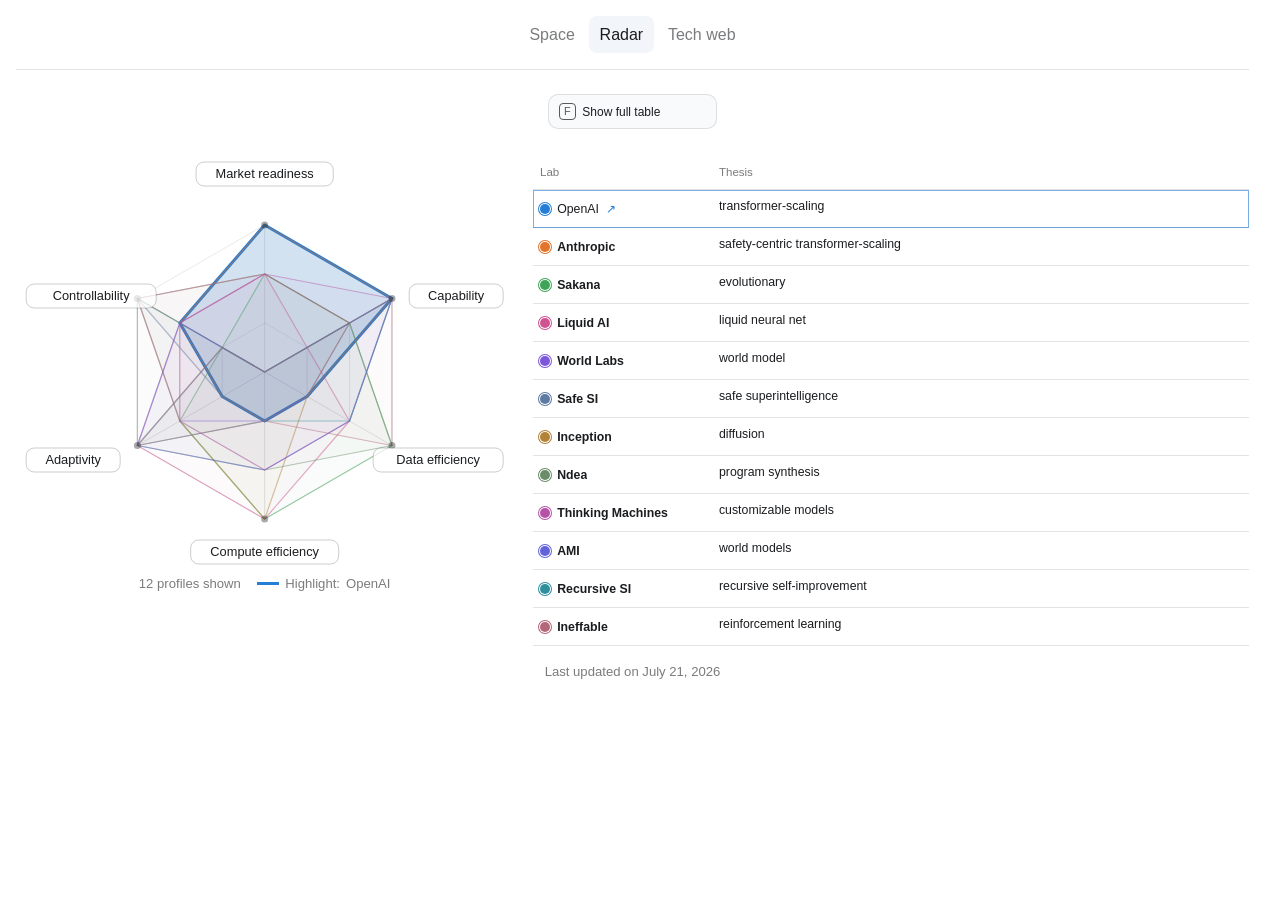
==== commit c9a07824: "*UI" ====
--- a/outputs/radar-profiles.html
+++ b/outputs/radar-profiles.html
@@ -5,6 +5,7 @@
   <meta name="viewport" content="width=device-width, initial-scale=1">
     <meta name="description" content="Six-axis radar profiles for AI neolabs.">
   <title>Radar Profiles</title>
+  <link rel="icon" href="data:image/svg+xml,%3Csvg xmlns='http://www.w3.org/2000/svg' viewBox='0 0 64 64'%3E%3Ctext y='54' font-size='54'%3E%F0%9F%93%A1%3C/text%3E%3C/svg%3E">
   <link rel="stylesheet" href="site.css?v=radar-axis-selection-state">
 </head>
 <body data-page="radar">
@@ -17,16 +18,17 @@
   </header>
   <main class="view-main radar-main">
     <div class="radar-workspace">
+      <div class="radar-table-heading">
+        <span class="radar-mode-switch">
+          <button id="radar-full-table-button" class="button radar-full-table-button" type="button" aria-label="Show full table (F)" aria-keyshortcuts="F" aria-controls="radar-lab-table-body" aria-pressed="false" title="Show full table (F)"><kbd>F</kbd><span>Show full table</span></button>
+          <button id="radar-return-button" class="button radar-return-button" type="button" aria-label="Return to Radar view" aria-controls="radar-svg"><kbd>Esc</kbd><span>Radar View</span></button>
+        </span>
+      </div>
       <section class="radar-chart-column" aria-label="Radar comparison">
         <div class="radar-plot"><svg id="radar-svg" class="radar-svg" role="img" tabindex="-1"></svg></div>
         <div class="legend radar-legend"><span id="radar-cohort-label" class="muted"></span><span><i id="radar-selected-swatch" class="legend-line solid-line"></i><span>Highlight: <span id="radar-selected-label"></span></span></span></div>
       </section>
-      <section class="radar-table-wrap" aria-labelledby="radar-table-title">
-        <div class="radar-table-heading">
-          <h2 id="radar-table-title">Lab profiles</h2>
-          <button id="radar-full-table-button" class="button radar-full-table-button" type="button" aria-controls="radar-lab-table-body" aria-pressed="false">Show full table</button>
-          <button id="radar-return-button" class="button radar-return-button" type="button" aria-label="Return to Radar view" aria-controls="radar-svg"><kbd>Esc</kbd><span>Radar View</span></button>
-        </div>
+      <section class="radar-table-wrap">
         <table class="radar-table">
           <thead><tr><th scope="col">Lab</th><th scope="col">Thesis</th></tr></thead>
           <tbody id="radar-lab-table-body"></tbody>
--- a/outputs/site.css
+++ b/outputs/site.css
@@ -25,6 +25,7 @@
 }
 
 * { box-sizing: border-box; }
+html { scrollbar-gutter: stable; }
 html, body { margin: 0; min-height: 100%; }
 body {
   background: var(--background);
@@ -267,6 +268,40 @@
 }
 body[data-page="space"] .view-nav a:hover,
 body[data-page="space"] .view-nav a.is-current { background: rgb(179 211 255 / 9%); }
+.space-search {
+  position: fixed;
+  top: 4.55rem;
+  left: 50%;
+  z-index: 20;
+  width: min(27rem, calc(100% - 2rem));
+  overflow: hidden;
+  border: 1px solid rgb(179 211 255 / 19%);
+  border-radius: 999px;
+  background: rgb(8 14 27 / 86%);
+  box-shadow: 0 12px 35px rgb(0 0 0 / 24%);
+  opacity: 0;
+  filter: blur(3px);
+  pointer-events: none;
+  transform: translateX(-50%) translateY(-8px);
+  transition: opacity 280ms ease, filter 280ms ease, transform 280ms ease, border-radius 160ms ease;
+  backdrop-filter: blur(16px) saturate(125%);
+}
+.space-search:has(.space-search-results:not([hidden])) { border-radius: 15px; }
+body[data-page="space"].space-chrome-visible .space-search,
+body[data-page="space"] .space-search.space-search-visible,
+.space-search:focus-within { opacity: 1; filter: none; pointer-events: auto; transform: translateX(-50%); }
+.space-search-form { position: relative; display: flex; min-height: 2.65rem; align-items: center; background: transparent; }
+.space-search-label { position: absolute; width: 1px; height: 1px; overflow: hidden; clip: rect(0 0 0 0); clip-path: inset(50%); white-space: nowrap; }
+.space-search-icon { margin-left: .82rem; color: var(--primary); font-size: 1.15rem; line-height: 1; }
+.space-search-input { min-width: 0; height: 2.55rem; flex: 1; padding: .45rem .65rem; border: 0; outline: 0; background: transparent; color: var(--foreground); font-size: .84rem; }
+.space-search-input::placeholder { color: var(--muted); }
+.space-search-shortcut { margin-right: .65rem; padding: .08rem .36rem; border: 1px solid rgb(179 211 255 / 22%); border-radius: 5px; color: var(--muted); font-size: .68rem; }
+.space-search-results { display: grid; max-height: min(18rem, 45vh); gap: .15rem; overflow: auto; padding: .35rem; border-top: 1px solid rgb(179 211 255 / 13%); background: transparent; }
+.space-search-results[hidden] { display: none; }
+.space-search-result { display: flex; width: 100%; align-items: center; justify-content: space-between; gap: .75rem; padding: .48rem .6rem; border: 0; border-radius: 8px; background: transparent; color: var(--foreground); cursor: pointer; text-align: left; }
+.space-search-result:hover, .space-search-result.is-active { background: rgb(179 211 255 / 10%); }
+.space-search-result small { overflow: hidden; color: var(--muted); font-size: .68rem; text-overflow: ellipsis; white-space: nowrap; }
+body[data-page="space"].space-grid-view .space-search { opacity: 1; filter: none; pointer-events: auto; transform: translateX(-50%); }
 .space-axis-controls { position: absolute; inset: 0; z-index: 7; pointer-events: none; opacity: 0; filter: blur(3px); transition: opacity 280ms ease, filter 280ms ease; }
 body[data-page="space"].space-chrome-visible .space-axis-controls { opacity: 1; filter: none; }
 .space-axis-controls label { position: absolute; display: block; pointer-events: auto; }
@@ -435,9 +470,11 @@
 @media (hover: none), (pointer: coarse) {
   body[data-page="space"] .site-header,
   body[data-page="space"] .star-legend,
-  body[data-page="space"] .space-last-updated { opacity: 1; pointer-events: auto; filter: none; }
+  body[data-page="space"] .space-last-updated,
+  body[data-page="space"] .space-search { opacity: 1; pointer-events: auto; filter: none; }
   body[data-page="space"] .space-axis-controls { opacity: 1; filter: none; }
   body[data-page="space"] .site-header { transform: translate(-50%, 0); }
+  body[data-page="space"] .space-search { transform: translateX(-50%); }
   body[data-page="space"] .star-legend { transform: translateY(0); }
   body[data-page="space"] .space-last-updated { transform: translateY(0); }
   body[data-page="space"] .space-chrome-cue { display: none; }
@@ -445,12 +482,11 @@
 @media (max-width: 700px) and (hover: none), (max-width: 700px) and (pointer: coarse) {
   body[data-page="space"] .space-axis-control-y { transform: translateY(-50%); }
   body[data-page="space"] .space-axis-control-x { transform: translateX(-50%); }
-}
-@media (max-width: 700px) and (hover: none), (max-width: 700px) and (pointer: coarse) {
   body[data-page="space"] .space-last-updated { transform: translate(-50%, 0); }
 }
 
 /* Radar */
+.radar-main { padding-top: clamp(1rem, 2vw, 1.5rem); }
 .radar-workspace { display: grid; grid-template-columns: minmax(340px, .82fr) minmax(560px, 1.18fr); gap: 1.25rem; align-items: start; }
 .radar-chart-column { min-width: 0; }
 .radar-plot { width: 100%; min-width: 0; }
@@ -477,12 +513,14 @@
 .solid-line { border-top: 3px solid var(--radar-color, var(--series-1)); }
 .centered-detail { text-align: center; }
 .radar-table-wrap { min-width: 0; margin-top: .2rem; }
-.radar-table-heading { display: flex; align-items: center; justify-content: space-between; gap: .75rem; margin-bottom: .45rem; }
-.radar-table-wrap h2 { margin: 0; font-size: 1.05rem; }
-.radar-full-table-button { min-height: 2.15rem; padding: .35rem .62rem; font-size: .75rem; white-space: nowrap; }
-.radar-return-button { display: none; min-height: 2.15rem; align-items: center; gap: .38rem; padding: .35rem .62rem; font-size: .75rem; white-space: nowrap; }
+.radar-table-heading { display: flex; grid-column: 1 / -1; grid-row: 1; align-items: center; justify-content: center; min-height: 2.15rem; margin-bottom: .3rem; }
+.radar-mode-switch { display: inline-grid; width: 10.6rem; min-height: 2.15rem; }
+.radar-full-table-button { display: inline-flex; grid-area: 1 / 1; min-height: 2.15rem; align-items: center; gap: .38rem; padding: .35rem .62rem; font-size: .75rem; white-space: nowrap; }
+.radar-full-table-button kbd { padding: .08rem .28rem; border: 1px solid currentColor; border-radius: 4px; font: inherit; font-size: .68rem; line-height: 1.1; opacity: .72; }
+.radar-full-table-button[hidden], .radar-return-button[hidden] { display: none !important; }
+.radar-return-button { display: none; grid-area: 1 / 1; min-height: 2.15rem; align-items: center; gap: .38rem; padding: .35rem .62rem; font-size: .75rem; white-space: nowrap; }
 .radar-return-button kbd { padding: .08rem .28rem; border: 1px solid currentColor; border-radius: 4px; font: inherit; font-size: .68rem; line-height: 1.1; opacity: .72; }
-.radar-table-wrap.is-axis-expanded .radar-return-button { display: inline-flex; }
+.radar-workspace.has-full-table .radar-return-button { display: inline-flex; }
 .radar-table { width: 100%; table-layout: fixed; border-collapse: collapse; font-size: .77rem; }
 .radar-table th, .radar-table td { min-width: 0; padding: .48rem .42rem; border-bottom: 1px solid var(--border); text-align: left; vertical-align: top; overflow-wrap: anywhere; }
 .radar-table thead th { color: var(--muted); font-weight: 500; font-size: .72rem; }
@@ -493,8 +531,9 @@
 .radar-table thead th:nth-child(1) { width: 25%; }
 .radar-table thead th:nth-child(2) { width: 75%; }
 .radar-table-wrap.is-axis-expanded { position: relative; z-index: 8; padding: .8rem; border: 1px solid var(--border); border-radius: 12px; background: color-mix(in srgb, var(--background) 97%, transparent); box-shadow: 0 20px 54px rgb(0 0 0 / 24%); }
+.radar-table-wrap.is-axis-expanded.is-full-table { padding: 0; border: 0; border-radius: 0; background: transparent; box-shadow: none; }
 .radar-workspace.has-full-table .radar-chart-column { display: none; }
-.radar-workspace.has-axis-table .radar-table-wrap.is-full-table { grid-column: 1 / -1; grid-row: 1; width: 100%; margin-left: 0; }
+.radar-workspace.has-axis-table .radar-table-wrap.is-full-table { grid-column: 1 / -1; grid-row: 2; width: 100%; margin-left: 0; }
 .radar-table-wrap.is-axis-detail .radar-table .radar-axis-column.is-visible-axis,
 .radar-table-wrap.is-full-table .radar-table .radar-axis-column.is-visible-axis { display: table-cell; }
 .radar-table-wrap.is-axis-detail .radar-table thead th:nth-child(1) { width: 16%; }
@@ -539,7 +578,6 @@
   .radar-table-wrap.is-axis-expanded { width: 100%; max-width: 100%; margin-left: 0; }
 }
 @media (max-width: 700px) {
-  .radar-table-heading { align-items: flex-start; }
   .radar-table thead { display: none; }
   .radar-table, .radar-table tbody, .radar-table tr, .radar-table th, .radar-table td { display: block; width: 100%; }
   .radar-table-wrap.is-axis-detail .radar-table .radar-axis-column.is-visible-axis,
@@ -596,23 +634,36 @@
 .web-panel .citation-reveal { max-height: 8rem; opacity: 1; pointer-events: auto; transform: translateY(0); }
 
 @media (max-width: 760px) {
+  .site-header { width: calc(100% - 1.5rem); padding: .75rem 0; }
+  .view-nav { width: 100%; gap: .15rem; }
+  .view-nav a { min-width: 0; flex: 1 1 0; padding: .4rem .35rem; text-align: center; font-size: .86rem; }
+  .view-main:not(.architecture-main) { width: calc(100% - 1.5rem); }
   .web-panel { grid-template-columns: 1fr; padding: 1rem; }
   .web-heading h1 { font-size: clamp(1.8rem, 10vw, 2.8rem); }
   .map-cards { grid-template-columns: 1fr; }
   .map-card { min-height: 0; }
-  .site-header { align-items: flex-start; flex-direction: column; }
+  .site-header { align-items: center; flex-direction: column; }
   .view-controls { align-items: stretch; flex-direction: column; }
   .view-controls .field-label { width: 100%; }
-}
-@media (max-width: 420px) {
-  .view-nav { width: 100%; }
-  .view-nav a { flex: 1; text-align: center; }
+  .radar-table-heading { align-items: center; justify-content: center; }
+  .radar-full-table-button, .radar-return-button { min-height: 2.35rem; }
+  .radar-table-wrap.is-axis-expanded { padding: .6rem; }
+  .web-lab-chip { min-height: 2.35rem; }
+  .web-map-shell { border-radius: 12px; }
+  body[data-page="space"] .site-header { flex-direction: row; }
+  body[data-page="space"] .space-search { top: 4.1rem; width: calc(100% - 1.5rem); }
+}
+@media (max-width: 380px) {
+  .view-nav a { font-size: .78rem; }
+  .radar-full-table-button span, .radar-return-button span { display: none; }
+  .radar-mode-switch { width: 2.35rem; }
+  .radar-full-table-button, .radar-return-button { min-width: 2.35rem; justify-content: center; padding-inline: .5rem; }
 }
 @media (prefers-reduced-motion: reduce) {
   .map-card, .web-lab-chip, .web-route-edge, .web-route-node rect { transition: none; }
   .space-axis-controls select.is-awaiting-selection { animation: none; }
   .architecture-svg .background-star, .architecture-svg .star-nebula-filament { animation: none; }
-  body[data-page="space"] .site-header, .star-legend, .space-last-updated, .space-chrome-cue,
+  body[data-page="space"] .site-header, .space-search, .star-legend, .space-last-updated, .space-chrome-cue,
   .architecture-svg .galactic-nebula, .architecture-svg .system-orbits, .architecture-svg .nebula-trails,
   .architecture-svg .space-grid, .architecture-svg .star-point { transition: none !important; }
 }
